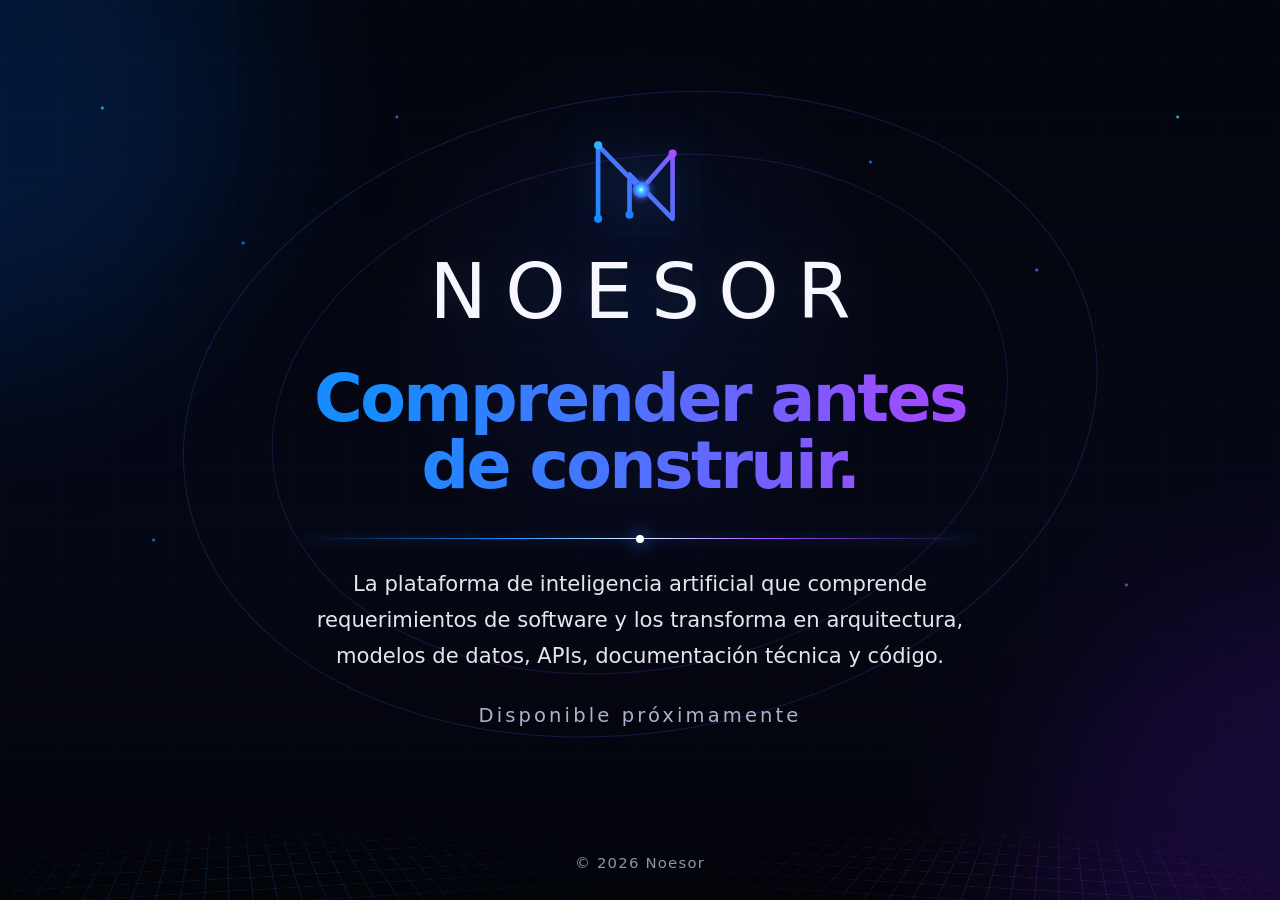
==== index.html @ 5b559906 "Landing inicial de Noesor" ====
<!doctype html>
<html lang="es">
<head>
  <meta charset="utf-8">
  <meta name="viewport" content="width=device-width, initial-scale=1">
  <meta name="description" content="Noesor: comprender antes de construir. Plataforma de inteligencia artificial para transformar requerimientos de software en arquitectura, modelos de datos, APIs, documentación técnica y código.">
  <meta name="theme-color" content="#050713">
  <title>Noesor | Comprender antes de construir</title>
  <link rel="icon" href="favicon.svg" type="image/svg+xml">
  <link rel="stylesheet" href="styles.css">
</head>
<body>
  <main class="hero">
    <div class="grid" aria-hidden="true"></div>
    <div class="orb orb-blue" aria-hidden="true"></div>
    <div class="orb orb-purple" aria-hidden="true"></div>
    <div class="orbit orbit-one" aria-hidden="true"></div>
    <div class="orbit orbit-two" aria-hidden="true"></div>
    <div class="stars" aria-hidden="true"></div>
    <div class="wave wave-left" aria-hidden="true"></div>
    <div class="wave wave-right" aria-hidden="true"></div>

    <section class="content" aria-labelledby="titulo-principal">
      <img class="logo-symbol" src="assets/logo-noesor.svg" alt="Símbolo de Noesor">
      <div class="wordmark" aria-label="Noesor">NOESOR</div>

      <h1 id="titulo-principal">Comprender antes<br>de construir.</h1>
      <div class="light-line" aria-hidden="true"></div>

      <p class="description">
        La plataforma de inteligencia artificial que comprende requerimientos de software
        y los transforma en arquitectura, modelos de datos, APIs, documentación técnica y código.
      </p>

      <p class="coming-soon">Disponible próximamente</p>
    </section>

    <footer>© 2026 Noesor</footer>
  </main>
</body>
</html>
---- styles.css ----
:root {
  color-scheme: dark;
  --bg: #03050d;
  --text: #f7f8ff;
  --muted: #b4b8cc;
  --blue: #168cff;
  --cyan: #29d5ff;
  --purple: #9b4dff;
}

* { box-sizing: border-box; }

html, body { min-height: 100%; }

body {
  margin: 0;
  background: var(--bg);
  color: var(--text);
  font-family: Inter, ui-sans-serif, system-ui, -apple-system, BlinkMacSystemFont, "Segoe UI", sans-serif;
}

.hero {
  position: relative;
  min-height: 100svh;
  overflow: hidden;
  display: grid;
  place-items: center;
  isolation: isolate;
  padding: 48px 24px 92px;
  background:
    radial-gradient(circle at 50% 34%, rgba(20, 58, 150, .18), transparent 30%),
    linear-gradient(180deg, #03050d 0%, #050714 58%, #03040a 100%);
}

.grid {
  position: absolute;
  inset: 0;
  z-index: -8;
  opacity: .24;
  background-image:
    linear-gradient(rgba(65, 111, 180, .16) 1px, transparent 1px),
    linear-gradient(90deg, rgba(65, 111, 180, .16) 1px, transparent 1px);
  background-size: 58px 58px;
  mask-image: linear-gradient(to bottom, #000 0%, rgba(0,0,0,.7) 70%, transparent 100%);
}

.orb {
  position: absolute;
  width: 560px;
  height: 560px;
  border-radius: 50%;
  filter: blur(90px);
  opacity: .17;
  z-index: -7;
}

.orb-blue { left: -310px; top: -190px; background: #006eff; }
.orb-purple { right: -310px; bottom: -250px; background: #741cff; }

.orbit {
  position: absolute;
  left: 50%;
  top: 46%;
  border: 1px solid rgba(72, 111, 255, .22);
  border-radius: 50%;
  transform: translate(-50%, -50%) rotate(-10deg);
  z-index: -6;
}

.orbit-one { width: min(72vw, 980px); aspect-ratio: 1.45; }
.orbit-two { width: min(58vw, 790px); aspect-ratio: 1.45; border-color: rgba(155, 77, 255, .18); }

.stars {
  position: absolute;
  inset: 0;
  z-index: -5;
  opacity: .72;
  background-image:
    radial-gradient(circle at 8% 12%, #29d5ff 0 1px, transparent 2px),
    radial-gradient(circle at 19% 27%, #168cff 0 1.2px, transparent 2px),
    radial-gradient(circle at 31% 13%, #9b4dff 0 1px, transparent 2px),
    radial-gradient(circle at 68% 18%, #168cff 0 1px, transparent 2px),
    radial-gradient(circle at 81% 30%, #9b4dff 0 1.2px, transparent 2px),
    radial-gradient(circle at 92% 13%, #29d5ff 0 1px, transparent 2px),
    radial-gradient(circle at 12% 60%, #168cff 0 1px, transparent 2px),
    radial-gradient(circle at 88% 65%, #9b4dff 0 1px, transparent 2px);
}

.wave {
  position: absolute;
  bottom: -105px;
  width: 58vw;
  height: 260px;
  z-index: -4;
  opacity: .36;
  transform: perspective(380px) rotateX(58deg) rotateZ(-6deg);
  background-image:
    linear-gradient(rgba(35, 133, 255, .42) 1px, transparent 1px),
    linear-gradient(90deg, rgba(35, 133, 255, .42) 1px, transparent 1px);
  background-size: 22px 22px;
  mask-image: radial-gradient(ellipse at center, #000 10%, transparent 72%);
}

.wave-left { left: -8vw; }
.wave-right { right: -8vw; transform: perspective(380px) rotateX(58deg) rotateZ(6deg); filter: hue-rotate(38deg); }

.content {
  width: min(920px, 100%);
  text-align: center;
  display: flex;
  flex-direction: column;
  align-items: center;
}

.logo-symbol {
  width: clamp(92px, 10vw, 138px);
  height: auto;
  filter: drop-shadow(0 0 24px rgba(64, 129, 255, .4));
}

.wordmark {
  margin-top: 20px;
  font-size: clamp(2.25rem, 6vw, 5.25rem);
  line-height: 1;
  letter-spacing: .24em;
  font-weight: 300;
  text-indent: .24em;
  text-shadow: 0 0 32px rgba(255,255,255,.08);
}

h1 {
  margin: 34px 0 0;
  font-size: clamp(2.2rem, 5.2vw, 4.4rem);
  line-height: 1.02;
  letter-spacing: -.04em;
  font-weight: 760;
  background: linear-gradient(90deg, var(--blue) 8%, #4a73ff 47%, var(--purple) 91%);
  -webkit-background-clip: text;
  background-clip: text;
  color: transparent;
  text-wrap: balance;
}

.light-line {
  width: min(670px, 78vw);
  height: 1px;
  margin: 38px 0 27px;
  position: relative;
  background: linear-gradient(90deg, transparent, #168cff 30%, #eaf4ff 50%, #9b4dff 70%, transparent);
  box-shadow: 0 0 12px rgba(42, 135, 255, .75);
}

.light-line::after {
  content: "";
  position: absolute;
  width: 8px;
  height: 8px;
  border-radius: 50%;
  left: 50%;
  top: 50%;
  transform: translate(-50%, -50%);
  background: white;
  box-shadow: 0 0 18px #168cff, 0 0 30px #9b4dff;
}

.description {
  max-width: 810px;
  margin: 0;
  font-size: clamp(1rem, 1.8vw, 1.32rem);
  line-height: 1.7;
  color: rgba(248, 249, 255, .92);
  text-wrap: balance;
}

.coming-soon {
  margin: 30px 0 0;
  color: #aeb2c7;
  font-size: clamp(1rem, 1.7vw, 1.22rem);
  letter-spacing: .16em;
}

footer {
  position: absolute;
  bottom: 28px;
  left: 0;
  right: 0;
  text-align: center;
  color: #8e93a9;
  font-size: .93rem;
  letter-spacing: .08em;
}

@media (max-width: 640px) {
  .hero { padding: 38px 20px 88px; }
  .wordmark { letter-spacing: .15em; text-indent: .15em; }
  h1 { margin-top: 28px; }
  .description { line-height: 1.58; }
  .orbit-one { width: 118vw; }
  .orbit-two { width: 96vw; }
  .wave { width: 110vw; opacity: .24; }
}

@media (prefers-reduced-motion: no-preference) {
  .logo-symbol { animation: breathe 5s ease-in-out infinite; }
  .orb-blue { animation: drift-blue 12s ease-in-out infinite alternate; }
  .orb-purple { animation: drift-purple 14s ease-in-out infinite alternate; }
}

@keyframes breathe {
  0%, 100% { transform: translateY(0); filter: drop-shadow(0 0 20px rgba(64,129,255,.35)); }
  50% { transform: translateY(-5px); filter: drop-shadow(0 0 30px rgba(139,83,255,.5)); }
}

@keyframes drift-blue { to { transform: translate(70px, 42px) scale(1.08); } }
@keyframes drift-purple { to { transform: translate(-70px, -35px) scale(1.1); } }
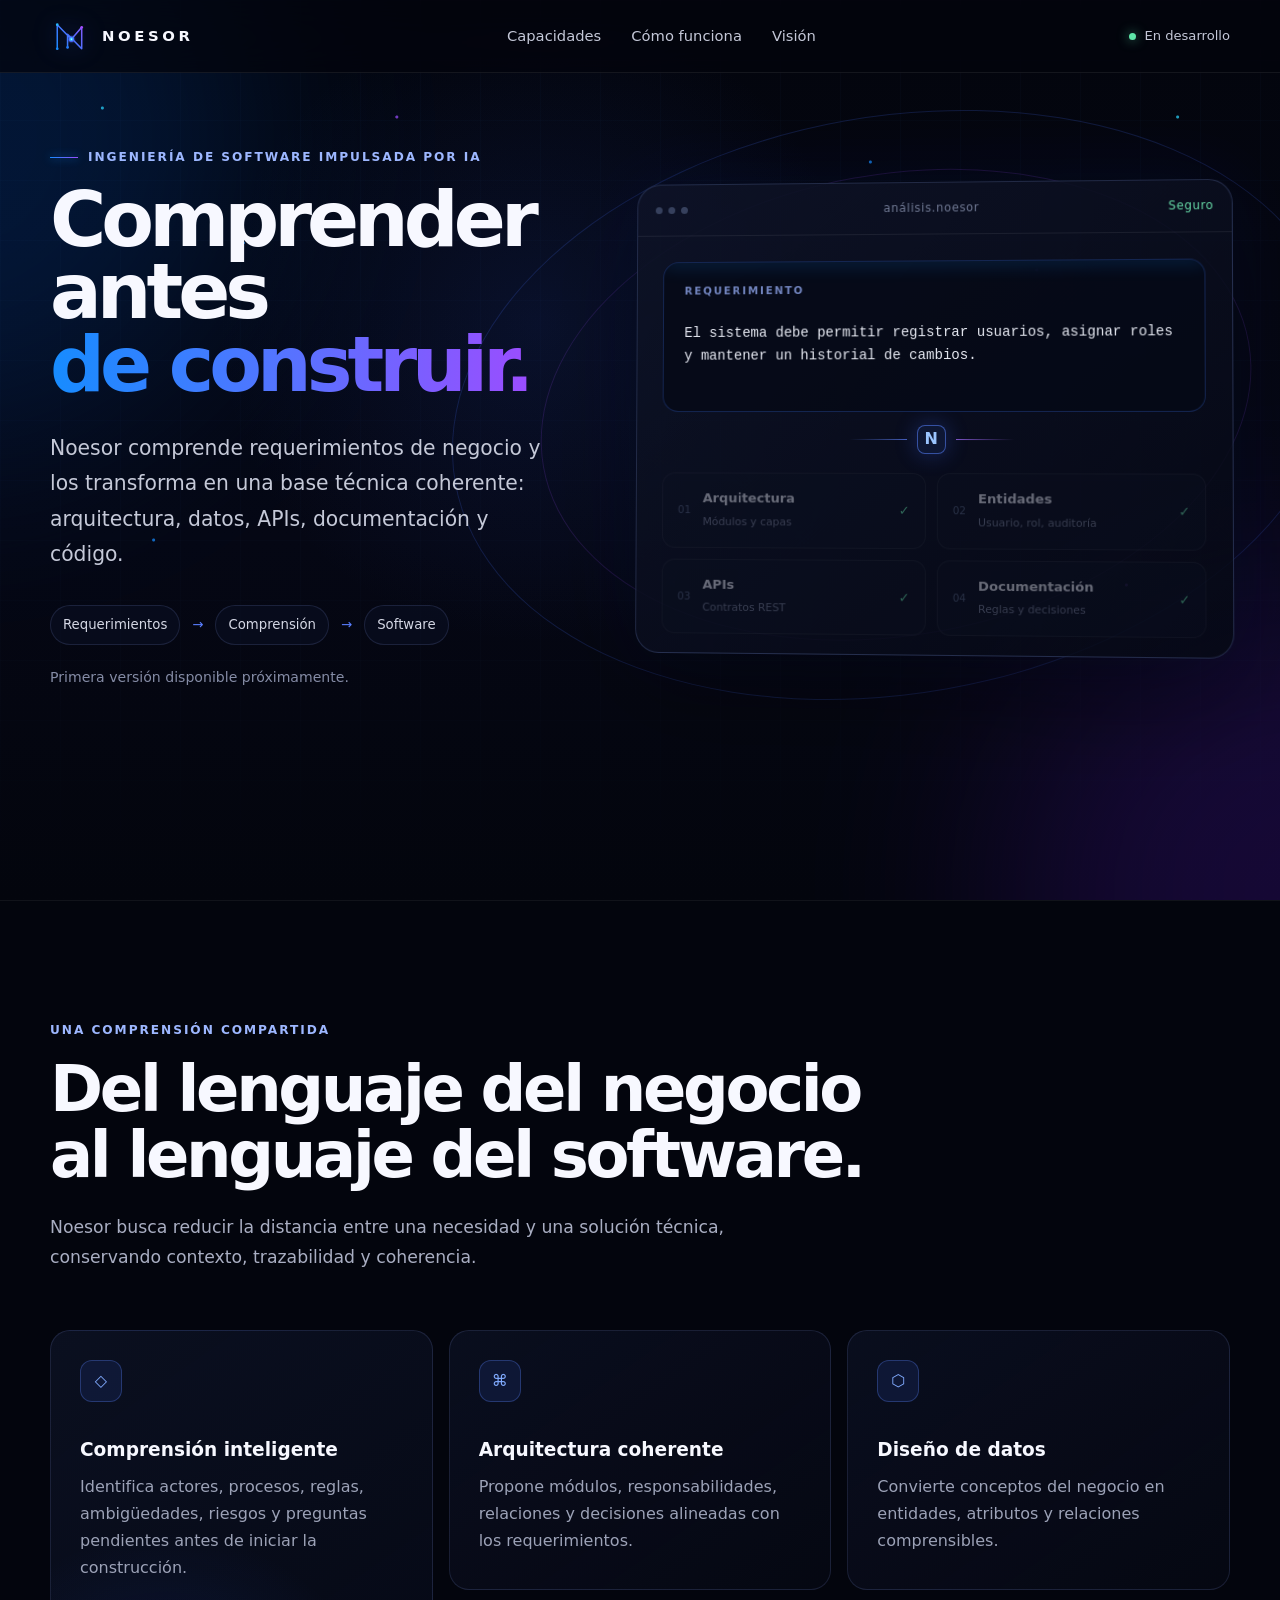
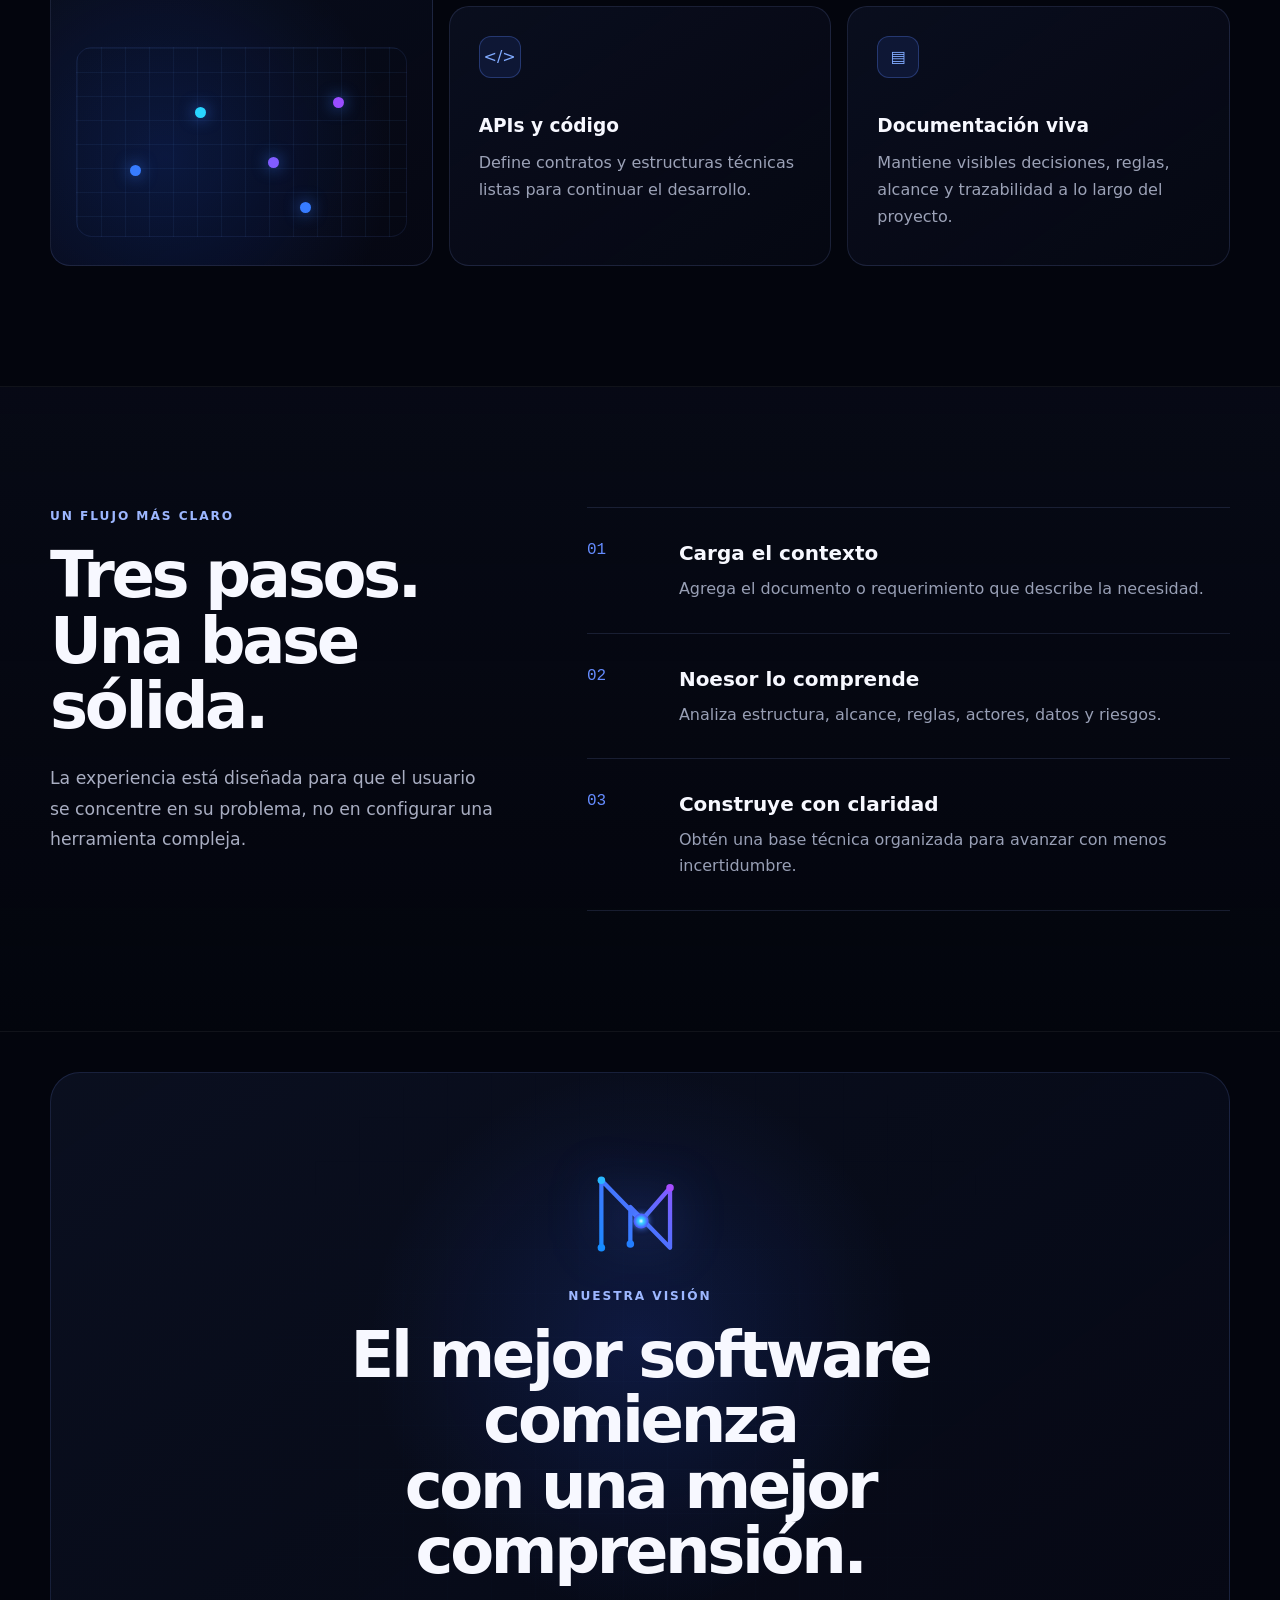
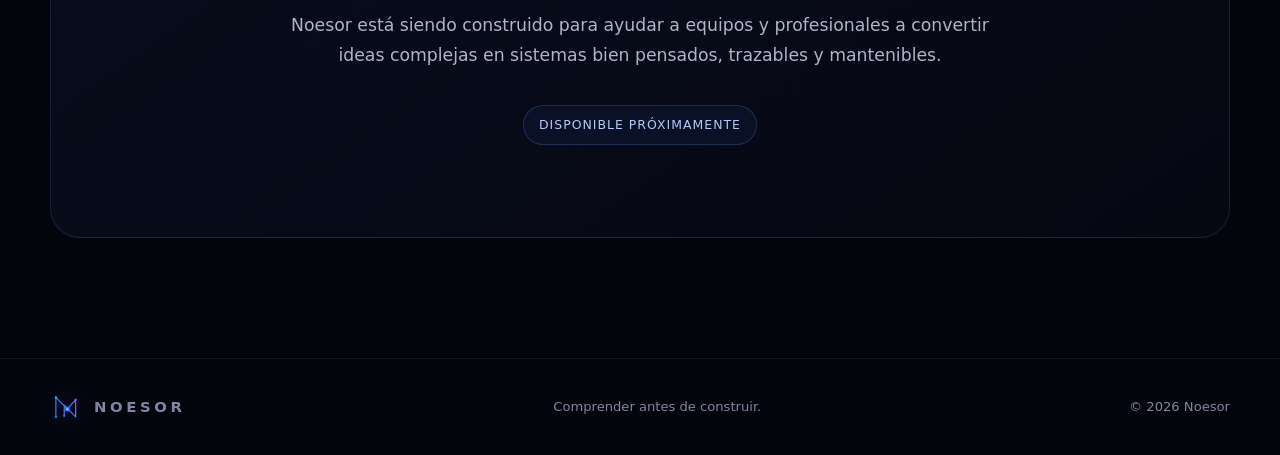
==== commit 99664fbd: "Landing Noesor V2" ====
--- a/index.html
+++ b/index.html
@@ -3,39 +3,185 @@
 <head>
   <meta charset="utf-8">
   <meta name="viewport" content="width=device-width, initial-scale=1">
-  <meta name="description" content="Noesor: comprender antes de construir. Plataforma de inteligencia artificial para transformar requerimientos de software en arquitectura, modelos de datos, APIs, documentación técnica y código.">
   <meta name="theme-color" content="#050713">
+  <meta name="color-scheme" content="dark">
+
   <title>Noesor | Comprender antes de construir</title>
+  <meta name="description" content="Noesor transforma requerimientos de software en arquitectura, modelos de datos, APIs, documentación técnica y código mediante inteligencia artificial.">
+  <meta name="robots" content="index, follow, max-image-preview:large">
+  <link rel="canonical" href="https://noesor.com/">
+
+  <meta property="og:type" content="website">
+  <meta property="og:locale" content="es_CO">
+  <meta property="og:site_name" content="Noesor">
+  <meta property="og:title" content="Noesor | Comprender antes de construir">
+  <meta property="og:description" content="Transformamos requerimientos de software en arquitectura, modelos de datos, APIs, documentación técnica y código.">
+  <meta property="og:url" content="https://noesor.com/">
+  <meta property="og:image" content="https://noesor.com/assets/noesor-social.png">
+  <meta property="og:image:width" content="1200">
+  <meta property="og:image:height" content="630">
+  <meta property="og:image:alt" content="Noesor: comprender antes de construir">
+
+  <meta name="twitter:card" content="summary_large_image">
+  <meta name="twitter:title" content="Noesor | Comprender antes de construir">
+  <meta name="twitter:description" content="Ingeniería de software impulsada por inteligencia artificial.">
+  <meta name="twitter:image" content="https://noesor.com/assets/noesor-social.png">
+
   <link rel="icon" href="favicon.svg" type="image/svg+xml">
+  <link rel="manifest" href="site.webmanifest">
   <link rel="stylesheet" href="styles.css">
+
+  <script type="application/ld+json">
+  {
+    "@context": "https://schema.org",
+    "@type": "SoftwareApplication",
+    "name": "Noesor",
+    "applicationCategory": "DeveloperApplication",
+    "operatingSystem": "Web",
+    "url": "https://noesor.com/",
+    "description": "Plataforma de inteligencia artificial para transformar requerimientos de software en arquitectura, modelos de datos, APIs, documentación técnica y código.",
+    "inLanguage": "es"
+  }
+  </script>
 </head>
 <body>
-  <main class="hero">
-    <div class="grid" aria-hidden="true"></div>
-    <div class="orb orb-blue" aria-hidden="true"></div>
-    <div class="orb orb-purple" aria-hidden="true"></div>
-    <div class="orbit orbit-one" aria-hidden="true"></div>
-    <div class="orbit orbit-two" aria-hidden="true"></div>
-    <div class="stars" aria-hidden="true"></div>
-    <div class="wave wave-left" aria-hidden="true"></div>
-    <div class="wave wave-right" aria-hidden="true"></div>
+  <a class="skip-link" href="#contenido">Saltar al contenido</a>
 
-    <section class="content" aria-labelledby="titulo-principal">
-      <img class="logo-symbol" src="assets/logo-noesor.svg" alt="Símbolo de Noesor">
-      <div class="wordmark" aria-label="Noesor">NOESOR</div>
+  <header class="site-header" id="inicio">
+    <div class="container header-inner">
+      <a class="brand" href="#inicio" aria-label="Ir al inicio de Noesor">
+        <img src="assets/logo-noesor.svg" alt="" width="42" height="35">
+        <span>NOESOR</span>
+      </a>
+      <nav aria-label="Navegación principal">
+        <a href="#capacidades">Capacidades</a>
+        <a href="#proceso">Cómo funciona</a>
+        <a href="#vision">Visión</a>
+      </nav>
+      <span class="status"><i aria-hidden="true"></i> En desarrollo</span>
+    </div>
+  </header>
 
-      <h1 id="titulo-principal">Comprender antes<br>de construir.</h1>
-      <div class="light-line" aria-hidden="true"></div>
+  <main id="contenido">
+    <section class="hero" aria-labelledby="titulo-principal">
+      <div class="grid" aria-hidden="true"></div>
+      <div class="orb orb-blue" aria-hidden="true"></div>
+      <div class="orb orb-purple" aria-hidden="true"></div>
+      <div class="orbit orbit-one" aria-hidden="true"></div>
+      <div class="orbit orbit-two" aria-hidden="true"></div>
+      <div class="stars" aria-hidden="true"></div>
 
-      <p class="description">
-        La plataforma de inteligencia artificial que comprende requerimientos de software
-        y los transforma en arquitectura, modelos de datos, APIs, documentación técnica y código.
-      </p>
+      <div class="container hero-layout">
+        <div class="hero-copy">
+          <p class="eyebrow"><span></span> Ingeniería de software impulsada por IA</p>
+          <h1 id="titulo-principal">Comprender antes<br><em>de construir.</em></h1>
+          <p class="lead">Noesor comprende requerimientos de negocio y los transforma en una base técnica coherente: arquitectura, datos, APIs, documentación y código.</p>
+          <div class="hero-signals" aria-label="Características principales">
+            <span>Requerimientos</span><b>→</b><span>Comprensión</span><b>→</b><span>Software</span>
+          </div>
+          <p class="release-note">Primera versión disponible próximamente.</p>
+        </div>
 
-      <p class="coming-soon">Disponible próximamente</p>
+        <div class="demo-shell" aria-label="Demostración visual del análisis de Noesor">
+          <div class="demo-topbar">
+            <div class="window-dots" aria-hidden="true"><i></i><i></i><i></i></div>
+            <span>análisis.noesor</span>
+            <span class="secure">Seguro</span>
+          </div>
+          <div class="demo-body">
+            <div class="input-card">
+              <div class="card-label">REQUERIMIENTO</div>
+              <p id="requirement-text" aria-live="polite">El sistema debe permitir registrar usuarios, asignar roles y mantener un historial de cambios.</p>
+              <div class="scan-line" aria-hidden="true"></div>
+            </div>
+            <div class="ai-bridge" aria-hidden="true">
+              <span></span><strong>N</strong><span></span>
+            </div>
+            <div class="results-grid">
+              <article><i>01</i><div><strong>Arquitectura</strong><small>Módulos y capas</small></div><b>✓</b></article>
+              <article><i>02</i><div><strong>Entidades</strong><small>Usuario, rol, auditoría</small></div><b>✓</b></article>
+              <article><i>03</i><div><strong>APIs</strong><small>Contratos REST</small></div><b>✓</b></article>
+              <article><i>04</i><div><strong>Documentación</strong><small>Reglas y decisiones</small></div><b>✓</b></article>
+            </div>
+          </div>
+        </div>
+      </div>
     </section>
 
-    <footer>© 2026 Noesor</footer>
+    <section class="section" id="capacidades" aria-labelledby="titulo-capacidades">
+      <div class="container">
+        <p class="section-kicker">Una comprensión compartida</p>
+        <h2 id="titulo-capacidades">Del lenguaje del negocio<br>al lenguaje del software.</h2>
+        <p class="section-intro">Noesor busca reducir la distancia entre una necesidad y una solución técnica, conservando contexto, trazabilidad y coherencia.</p>
+
+        <div class="capability-grid">
+          <article class="capability featured">
+            <span class="cap-icon">◇</span>
+            <h3>Comprensión inteligente</h3>
+            <p>Identifica actores, procesos, reglas, ambigüedades, riesgos y preguntas pendientes antes de iniciar la construcción.</p>
+            <div class="mini-map" aria-hidden="true"><i></i><i></i><i></i><i></i><i></i></div>
+          </article>
+          <article class="capability">
+            <span class="cap-icon">⌘</span>
+            <h3>Arquitectura coherente</h3>
+            <p>Propone módulos, responsabilidades, relaciones y decisiones alineadas con los requerimientos.</p>
+          </article>
+          <article class="capability">
+            <span class="cap-icon">⬡</span>
+            <h3>Diseño de datos</h3>
+            <p>Convierte conceptos del negocio en entidades, atributos y relaciones comprensibles.</p>
+          </article>
+          <article class="capability">
+            <span class="cap-icon">&lt;/&gt;</span>
+            <h3>APIs y código</h3>
+            <p>Define contratos y estructuras técnicas listas para continuar el desarrollo.</p>
+          </article>
+          <article class="capability">
+            <span class="cap-icon">▤</span>
+            <h3>Documentación viva</h3>
+            <p>Mantiene visibles decisiones, reglas, alcance y trazabilidad a lo largo del proyecto.</p>
+          </article>
+        </div>
+      </div>
+    </section>
+
+    <section class="section process-section" id="proceso" aria-labelledby="titulo-proceso">
+      <div class="container process-layout">
+        <div>
+          <p class="section-kicker">Un flujo más claro</p>
+          <h2 id="titulo-proceso">Tres pasos.<br>Una base sólida.</h2>
+          <p class="section-intro">La experiencia está diseñada para que el usuario se concentre en su problema, no en configurar una herramienta compleja.</p>
+        </div>
+        <ol class="steps">
+          <li><span>01</span><div><h3>Carga el contexto</h3><p>Agrega el documento o requerimiento que describe la necesidad.</p></div></li>
+          <li><span>02</span><div><h3>Noesor lo comprende</h3><p>Analiza estructura, alcance, reglas, actores, datos y riesgos.</p></div></li>
+          <li><span>03</span><div><h3>Construye con claridad</h3><p>Obtén una base técnica organizada para avanzar con menos incertidumbre.</p></div></li>
+        </ol>
+      </div>
+    </section>
+
+    <section class="section vision-section" id="vision" aria-labelledby="titulo-vision">
+      <div class="container vision-card">
+        <img src="assets/logo-noesor.svg" alt="Símbolo de Noesor" width="118" height="97">
+        <p class="section-kicker">Nuestra visión</p>
+        <h2 id="titulo-vision">El mejor software comienza<br>con una mejor comprensión.</h2>
+        <p>Noesor está siendo construido para ayudar a equipos y profesionales a convertir ideas complejas en sistemas bien pensados, trazables y mantenibles.</p>
+        <span class="coming">Disponible próximamente</span>
+      </div>
+    </section>
   </main>
+
+  <footer class="site-footer">
+    <div class="container footer-inner">
+      <a class="brand" href="#inicio" aria-label="Noesor">
+        <img src="assets/logo-noesor.svg" alt="" width="34" height="28">
+        <span>NOESOR</span>
+      </a>
+      <p>Comprender antes de construir.</p>
+      <p>© 2026 Noesor</p>
+    </div>
+  </footer>
+
+  <script src="script.js" defer></script>
 </body>
 </html>
--- a/styles.css
+++ b/styles.css
@@ -1,215 +1,142 @@
 :root {
   color-scheme: dark;
   --bg: #03050d;
+  --panel: rgba(10, 14, 29, .72);
+  --panel-solid: #0a0e1d;
   --text: #f7f8ff;
-  --muted: #b4b8cc;
+  --muted: #a9aec2;
+  --line: rgba(130, 151, 222, .16);
   --blue: #168cff;
   --cyan: #29d5ff;
   --purple: #9b4dff;
+  --max: 1180px;
 }
 
 * { box-sizing: border-box; }
-
-html, body { min-height: 100%; }
-
+html { scroll-behavior: smooth; }
 body {
   margin: 0;
   background: var(--bg);
   color: var(--text);
   font-family: Inter, ui-sans-serif, system-ui, -apple-system, BlinkMacSystemFont, "Segoe UI", sans-serif;
+  line-height: 1.5;
+  overflow-x: hidden;
 }
+a { color: inherit; }
+img { display: block; max-width: 100%; }
+.container { width: min(var(--max), calc(100% - 40px)); margin-inline: auto; }
+.skip-link { position: fixed; top: 10px; left: 10px; z-index: 100; transform: translateY(-150%); padding: 10px 14px; border-radius: 8px; background: white; color: #050713; }
+.skip-link:focus { transform: translateY(0); }
+
+.site-header {
+  position: fixed;
+  inset: 0 0 auto;
+  z-index: 50;
+  border-bottom: 1px solid rgba(255,255,255,.07);
+  background: rgba(3,5,13,.72);
+  backdrop-filter: blur(18px);
+}
+.header-inner { min-height: 72px; display: flex; align-items: center; justify-content: space-between; gap: 24px; }
+.brand { display: inline-flex; align-items: center; gap: 10px; text-decoration: none; font-size: .93rem; font-weight: 600; letter-spacing: .24em; }
+.brand img { filter: drop-shadow(0 0 12px rgba(74,115,255,.35)); }
+nav { display: flex; gap: 30px; }
+nav a { color: #c4c8d8; text-decoration: none; font-size: .92rem; transition: color .2s ease; }
+nav a:hover { color: white; }
+.status { display: inline-flex; align-items: center; gap: 8px; color: #c4c8d8; font-size: .82rem; }
+.status i { width: 7px; height: 7px; border-radius: 50%; background: #5ee6a8; box-shadow: 0 0 12px rgba(94,230,168,.7); }
 
 .hero {
   position: relative;
   min-height: 100svh;
+  padding: 148px 0 92px;
   overflow: hidden;
-  display: grid;
-  place-items: center;
   isolation: isolate;
-  padding: 48px 24px 92px;
-  background:
-    radial-gradient(circle at 50% 34%, rgba(20, 58, 150, .18), transparent 30%),
-    linear-gradient(180deg, #03050d 0%, #050714 58%, #03040a 100%);
+  background: radial-gradient(circle at 42% 36%, rgba(30, 63, 160, .18), transparent 34%), linear-gradient(180deg, #03050d 0%, #050714 60%, #03050d 100%);
 }
+.grid { position:absolute; inset:0; z-index:-8; opacity:.23; background-image:linear-gradient(rgba(65,111,180,.15) 1px,transparent 1px),linear-gradient(90deg,rgba(65,111,180,.15) 1px,transparent 1px); background-size:60px 60px; mask-image:linear-gradient(to bottom,#000 0%,rgba(0,0,0,.65) 72%,transparent 100%); }
+.orb { position:absolute; width:600px; height:600px; border-radius:50%; filter:blur(110px); opacity:.16; z-index:-7; }
+.orb-blue { left:-350px; top:-160px; background:#006eff; }
+.orb-purple { right:-320px; bottom:-290px; background:#741cff; }
+.orbit { position:absolute; left:70%; top:45%; border:1px solid rgba(72,111,255,.19); border-radius:50%; transform:translate(-50%,-50%) rotate(-10deg); z-index:-6; }
+.orbit-one { width:min(70vw,980px); aspect-ratio:1.55; }
+.orbit-two { width:min(56vw,780px); aspect-ratio:1.55; border-color:rgba(155,77,255,.16); }
+.stars { position:absolute; inset:0; z-index:-5; opacity:.72; background-image:radial-gradient(circle at 8% 12%,#29d5ff 0 1px,transparent 2px),radial-gradient(circle at 19% 27%,#168cff 0 1.2px,transparent 2px),radial-gradient(circle at 31% 13%,#9b4dff 0 1px,transparent 2px),radial-gradient(circle at 68% 18%,#168cff 0 1px,transparent 2px),radial-gradient(circle at 81% 30%,#9b4dff 0 1.2px,transparent 2px),radial-gradient(circle at 92% 13%,#29d5ff 0 1px,transparent 2px),radial-gradient(circle at 12% 60%,#168cff 0 1px,transparent 2px),radial-gradient(circle at 88% 65%,#9b4dff 0 1px,transparent 2px); }
+.hero-layout { display:grid; grid-template-columns:minmax(0,.92fr) minmax(480px,1.08fr); gap:72px; align-items:center; }
+.eyebrow,.section-kicker { margin:0 0 18px; color:#9db7ff; font-size:.76rem; font-weight:700; letter-spacing:.16em; text-transform:uppercase; }
+.eyebrow { display:flex; align-items:center; gap:10px; }
+.eyebrow span { width:28px; height:1px; background:linear-gradient(90deg,var(--blue),var(--purple)); box-shadow:0 0 9px var(--blue); }
+h1 { margin:0; font-size:clamp(3.5rem,6vw,6.4rem); line-height:.94; letter-spacing:-.065em; font-weight:760; }
+h1 em { font-style:normal; background:linear-gradient(90deg,var(--blue),#5474ff 48%,var(--purple)); -webkit-background-clip:text; background-clip:text; color:transparent; }
+.lead { max-width:650px; margin:30px 0 0; color:#c5c9d8; font-size:clamp(1.05rem,1.6vw,1.27rem); line-height:1.75; }
+.hero-signals { display:flex; align-items:center; flex-wrap:wrap; gap:12px; margin-top:32px; color:#d5d8e5; font-size:.83rem; }
+.hero-signals span { padding:9px 12px; border:1px solid var(--line); border-radius:999px; background:rgba(11,16,34,.62); }
+.hero-signals b { color:#597eff; font-weight:400; }
+.release-note { margin:22px 0 0; color:#858ca6; font-size:.88rem; }
 
-.grid {
-  position: absolute;
-  inset: 0;
-  z-index: -8;
-  opacity: .24;
-  background-image:
-    linear-gradient(rgba(65, 111, 180, .16) 1px, transparent 1px),
-    linear-gradient(90deg, rgba(65, 111, 180, .16) 1px, transparent 1px);
-  background-size: 58px 58px;
-  mask-image: linear-gradient(to bottom, #000 0%, rgba(0,0,0,.7) 70%, transparent 100%);
-}
+.demo-shell { border:1px solid rgba(129,153,231,.22); border-radius:24px; background:linear-gradient(145deg,rgba(13,18,38,.92),rgba(5,8,20,.86)); box-shadow:0 36px 100px rgba(0,0,0,.45),0 0 80px rgba(36,80,255,.09); overflow:hidden; transform:perspective(1200px) rotateY(-3deg) rotateX(1deg); }
+.demo-topbar { height:52px; display:grid; grid-template-columns:1fr auto 1fr; align-items:center; padding:0 18px; border-bottom:1px solid rgba(255,255,255,.07); color:#707994; font-size:.72rem; letter-spacing:.06em; }
+.window-dots { display:flex; gap:6px; }
+.window-dots i { width:7px; height:7px; border-radius:50%; background:#36405d; }
+.secure { justify-self:end; color:#67dca9; }
+.demo-body { padding:26px; }
+.input-card { position:relative; min-height:152px; padding:21px; border:1px solid rgba(65,120,255,.25); border-radius:16px; background:rgba(5,9,22,.76); overflow:hidden; }
+.card-label { color:#7184be; font-size:.66rem; font-weight:700; letter-spacing:.17em; }
+.input-card p { margin:23px 0 0; color:#e7eaf3; font-family:ui-monospace,SFMono-Regular,Consolas,monospace; font-size:.88rem; line-height:1.65; }
+.scan-line { position:absolute; left:0; right:0; top:-2px; height:2px; background:linear-gradient(90deg,transparent,var(--cyan),var(--purple),transparent); box-shadow:0 0 17px var(--blue); animation:scan 4s ease-in-out infinite; }
+.ai-bridge { height:54px; display:flex; align-items:center; justify-content:center; gap:10px; }
+.ai-bridge span { width:58px; height:1px; background:linear-gradient(90deg,transparent,#455fbb); }
+.ai-bridge span:last-child { background:linear-gradient(90deg,#7c54c8,transparent); }
+.ai-bridge strong { display:grid; place-items:center; width:29px; height:29px; border:1px solid rgba(86,129,255,.55); border-radius:8px; background:#0e1734; color:#9bc5ff; box-shadow:0 0 22px rgba(60,101,255,.3); }
+.results-grid { display:grid; grid-template-columns:1fr 1fr; gap:11px; }
+.results-grid article { display:grid; grid-template-columns:auto 1fr auto; align-items:center; gap:12px; padding:15px; border:1px solid rgba(255,255,255,.075); border-radius:13px; background:rgba(12,17,33,.74); opacity:.42; transform:translateY(7px); animation:reveal 4s ease-in-out infinite; }
+.results-grid article:nth-child(2){animation-delay:.18s}.results-grid article:nth-child(3){animation-delay:.36s}.results-grid article:nth-child(4){animation-delay:.54s}
+.results-grid i { color:#53617f; font-size:.66rem; font-style:normal; }
+.results-grid strong { display:block; color:#e9ebf5; font-size:.82rem; }
+.results-grid small { color:#777f98; font-size:.68rem; }
+.results-grid b { color:#62dca5; font-size:.82rem; }
 
-.orb {
-  position: absolute;
-  width: 560px;
-  height: 560px;
-  border-radius: 50%;
-  filter: blur(90px);
-  opacity: .17;
-  z-index: -7;
-}
+.section { padding:120px 0; border-top:1px solid rgba(255,255,255,.055); }
+.section h2 { max-width:850px; margin:0; font-size:clamp(2.5rem,5vw,4.7rem); line-height:1.02; letter-spacing:-.052em; }
+.section-intro { max-width:720px; margin:24px 0 0; color:var(--muted); font-size:1.08rem; line-height:1.75; }
+.capability-grid { display:grid; grid-template-columns:repeat(3,1fr); gap:16px; margin-top:58px; }
+.capability { position:relative; min-height:260px; padding:29px; border:1px solid var(--line); border-radius:20px; background:linear-gradient(145deg,rgba(13,18,37,.72),rgba(7,10,23,.55)); overflow:hidden; }
+.capability.featured { grid-row:span 2; min-height:536px; background:radial-gradient(circle at 30% 80%,rgba(32,89,255,.17),transparent 45%),linear-gradient(145deg,rgba(13,18,37,.8),rgba(7,10,23,.62)); }
+.cap-icon { display:grid; place-items:center; width:42px; height:42px; border:1px solid rgba(92,133,255,.3); border-radius:12px; background:rgba(18,29,65,.7); color:#81abff; font-size:1rem; }
+.capability h3 { margin:34px 0 10px; font-size:1.16rem; }
+.capability p { margin:0; color:#9ca2b7; line-height:1.68; }
+.mini-map { position:absolute; inset:auto 25px 28px; height:190px; border:1px solid rgba(86,118,204,.13); border-radius:16px; background-image:linear-gradient(rgba(65,111,180,.11) 1px,transparent 1px),linear-gradient(90deg,rgba(65,111,180,.11) 1px,transparent 1px); background-size:24px 24px; }
+.mini-map i { position:absolute; width:11px; height:11px; border-radius:50%; background:#377cff; box-shadow:0 0 16px rgba(55,124,255,.8); }
+.mini-map i:nth-child(1){left:16%;top:62%}.mini-map i:nth-child(2){left:36%;top:31%;background:#29d5ff}.mini-map i:nth-child(3){left:58%;top:58%;background:#815cff}.mini-map i:nth-child(4){left:78%;top:26%;background:#9b4dff}.mini-map i:nth-child(5){left:68%;top:82%}
 
-.orb-blue { left: -310px; top: -190px; background: #006eff; }
-.orb-purple { right: -310px; bottom: -250px; background: #741cff; }
+.process-section { background:linear-gradient(180deg,rgba(8,11,24,.72),rgba(3,5,13,.2)); }
+.process-layout { display:grid; grid-template-columns:.82fr 1.18fr; gap:90px; align-items:start; }
+.steps { list-style:none; margin:0; padding:0; }
+.steps li { display:grid; grid-template-columns:72px 1fr; gap:20px; padding:30px 0; border-bottom:1px solid var(--line); }
+.steps li:first-child { border-top:1px solid var(--line); }
+.steps span { color:#658cff; font-family:ui-monospace,SFMono-Regular,Consolas,monospace; }
+.steps h3 { margin:0 0 8px; font-size:1.25rem; }
+.steps p { margin:0; color:#989fb5; line-height:1.65; }
 
-.orbit {
-  position: absolute;
-  left: 50%;
-  top: 46%;
-  border: 1px solid rgba(72, 111, 255, .22);
-  border-radius: 50%;
-  transform: translate(-50%, -50%) rotate(-10deg);
-  z-index: -6;
-}
+.vision-section { padding-top:40px; }
+.vision-card { position:relative; padding:92px 40px; border:1px solid rgba(105,132,220,.18); border-radius:30px; text-align:center; overflow:hidden; background:radial-gradient(circle at 50% 35%,rgba(45,88,238,.18),transparent 35%),linear-gradient(145deg,rgba(13,18,37,.78),rgba(7,10,23,.6)); }
+.vision-card::before { content:""; position:absolute; inset:0; opacity:.2; background-image:linear-gradient(rgba(65,111,180,.13) 1px,transparent 1px),linear-gradient(90deg,rgba(65,111,180,.13) 1px,transparent 1px); background-size:44px 44px; mask-image:radial-gradient(circle at center,#000,transparent 72%); }
+.vision-card > * { position:relative; z-index:1; }
+.vision-card img { margin:0 auto 25px; filter:drop-shadow(0 0 25px rgba(66,112,255,.4)); }
+.vision-card h2 { margin-inline:auto; }
+.vision-card p:not(.section-kicker) { max-width:720px; margin:26px auto 0; color:#aeb4c8; font-size:1.08rem; line-height:1.75; }
+.coming { display:inline-block; margin-top:34px; padding:10px 15px; border:1px solid rgba(104,138,240,.23); border-radius:999px; color:#b5c7f7; background:rgba(13,21,46,.65); font-size:.78rem; letter-spacing:.08em; text-transform:uppercase; }
+.site-footer { padding:34px 0; border-top:1px solid rgba(255,255,255,.06); }
+.footer-inner { display:flex; align-items:center; justify-content:space-between; gap:20px; color:#7f869e; font-size:.82rem; }
+.footer-inner p { margin:0; }
 
-.orbit-one { width: min(72vw, 980px); aspect-ratio: 1.45; }
-.orbit-two { width: min(58vw, 790px); aspect-ratio: 1.45; border-color: rgba(155, 77, 255, .18); }
+@keyframes scan { 0%,10%{top:-2px;opacity:0}20%{opacity:1}65%{top:100%;opacity:1}75%,100%{top:100%;opacity:0} }
+@keyframes reveal { 0%,28%{opacity:.42;transform:translateY(7px)}48%,82%{opacity:1;transform:translateY(0);border-color:rgba(83,123,255,.24)}100%{opacity:.42;transform:translateY(7px)} }
+@media (prefers-reduced-motion:no-preference) { .orb-blue{animation:drift-blue 12s ease-in-out infinite alternate}.orb-purple{animation:drift-purple 14s ease-in-out infinite alternate} }
+@keyframes drift-blue{to{transform:translate(70px,42px) scale(1.08)}}
+@keyframes drift-purple{to{transform:translate(-70px,-35px) scale(1.1)}}
 
-.stars {
-  position: absolute;
-  inset: 0;
-  z-index: -5;
-  opacity: .72;
-  background-image:
-    radial-gradient(circle at 8% 12%, #29d5ff 0 1px, transparent 2px),
-    radial-gradient(circle at 19% 27%, #168cff 0 1.2px, transparent 2px),
-    radial-gradient(circle at 31% 13%, #9b4dff 0 1px, transparent 2px),
-    radial-gradient(circle at 68% 18%, #168cff 0 1px, transparent 2px),
-    radial-gradient(circle at 81% 30%, #9b4dff 0 1.2px, transparent 2px),
-    radial-gradient(circle at 92% 13%, #29d5ff 0 1px, transparent 2px),
-    radial-gradient(circle at 12% 60%, #168cff 0 1px, transparent 2px),
-    radial-gradient(circle at 88% 65%, #9b4dff 0 1px, transparent 2px);
-}
-
-.wave {
-  position: absolute;
-  bottom: -105px;
-  width: 58vw;
-  height: 260px;
-  z-index: -4;
-  opacity: .36;
-  transform: perspective(380px) rotateX(58deg) rotateZ(-6deg);
-  background-image:
-    linear-gradient(rgba(35, 133, 255, .42) 1px, transparent 1px),
-    linear-gradient(90deg, rgba(35, 133, 255, .42) 1px, transparent 1px);
-  background-size: 22px 22px;
-  mask-image: radial-gradient(ellipse at center, #000 10%, transparent 72%);
-}
-
-.wave-left { left: -8vw; }
-.wave-right { right: -8vw; transform: perspective(380px) rotateX(58deg) rotateZ(6deg); filter: hue-rotate(38deg); }
-
-.content {
-  width: min(920px, 100%);
-  text-align: center;
-  display: flex;
-  flex-direction: column;
-  align-items: center;
-}
-
-.logo-symbol {
-  width: clamp(92px, 10vw, 138px);
-  height: auto;
-  filter: drop-shadow(0 0 24px rgba(64, 129, 255, .4));
-}
-
-.wordmark {
-  margin-top: 20px;
-  font-size: clamp(2.25rem, 6vw, 5.25rem);
-  line-height: 1;
-  letter-spacing: .24em;
-  font-weight: 300;
-  text-indent: .24em;
-  text-shadow: 0 0 32px rgba(255,255,255,.08);
-}
-
-h1 {
-  margin: 34px 0 0;
-  font-size: clamp(2.2rem, 5.2vw, 4.4rem);
-  line-height: 1.02;
-  letter-spacing: -.04em;
-  font-weight: 760;
-  background: linear-gradient(90deg, var(--blue) 8%, #4a73ff 47%, var(--purple) 91%);
-  -webkit-background-clip: text;
-  background-clip: text;
-  color: transparent;
-  text-wrap: balance;
-}
-
-.light-line {
-  width: min(670px, 78vw);
-  height: 1px;
-  margin: 38px 0 27px;
-  position: relative;
-  background: linear-gradient(90deg, transparent, #168cff 30%, #eaf4ff 50%, #9b4dff 70%, transparent);
-  box-shadow: 0 0 12px rgba(42, 135, 255, .75);
-}
-
-.light-line::after {
-  content: "";
-  position: absolute;
-  width: 8px;
-  height: 8px;
-  border-radius: 50%;
-  left: 50%;
-  top: 50%;
-  transform: translate(-50%, -50%);
-  background: white;
-  box-shadow: 0 0 18px #168cff, 0 0 30px #9b4dff;
-}
-
-.description {
-  max-width: 810px;
-  margin: 0;
-  font-size: clamp(1rem, 1.8vw, 1.32rem);
-  line-height: 1.7;
-  color: rgba(248, 249, 255, .92);
-  text-wrap: balance;
-}
-
-.coming-soon {
-  margin: 30px 0 0;
-  color: #aeb2c7;
-  font-size: clamp(1rem, 1.7vw, 1.22rem);
-  letter-spacing: .16em;
-}
-
-footer {
-  position: absolute;
-  bottom: 28px;
-  left: 0;
-  right: 0;
-  text-align: center;
-  color: #8e93a9;
-  font-size: .93rem;
-  letter-spacing: .08em;
-}
-
-@media (max-width: 640px) {
-  .hero { padding: 38px 20px 88px; }
-  .wordmark { letter-spacing: .15em; text-indent: .15em; }
-  h1 { margin-top: 28px; }
-  .description { line-height: 1.58; }
-  .orbit-one { width: 118vw; }
-  .orbit-two { width: 96vw; }
-  .wave { width: 110vw; opacity: .24; }
-}
-
-@media (prefers-reduced-motion: no-preference) {
-  .logo-symbol { animation: breathe 5s ease-in-out infinite; }
-  .orb-blue { animation: drift-blue 12s ease-in-out infinite alternate; }
-  .orb-purple { animation: drift-purple 14s ease-in-out infinite alternate; }
-}
-
-@keyframes breathe {
-  0%, 100% { transform: translateY(0); filter: drop-shadow(0 0 20px rgba(64,129,255,.35)); }
-  50% { transform: translateY(-5px); filter: drop-shadow(0 0 30px rgba(139,83,255,.5)); }
-}
-
-@keyframes drift-blue { to { transform: translate(70px, 42px) scale(1.08); } }
-@keyframes drift-purple { to { transform: translate(-70px, -35px) scale(1.1); } }
+@media (max-width:980px){
+  nav{display:none}.hero-layout{grid-template-columns:1fr;gap:56px}.hero-copy{text-align:center}.eyebrow,.hero-signals{justify-content:center}.lead{margin-inline:auto}.demo-shell{max-width:680px;margin-inline:auto;transform:none}.capability-grid{grid-template-columns:1fr 1fr}.capability.featured{grid-row:auto;grid-column:span 2;min-height:430px}.process-layout{grid-template-columns:1fr;gap:48px}.process-layout>div{text-align:center}.process-layout .section-intro{margin-inline:auto}}
+@media (max-width:640px){
+  .container{width:min(100% - 28px,var(--max))}.header-inner{min-height:64px}.status{display:none}.hero{padding:124px 0 70px}.hero-layout{gap:42px}h1{font-size:clamp(3.05rem,15vw,4.5rem)}.lead{font-size:1rem}.hero-signals{gap:8px}.hero-signals b{display:none}.demo-body{padding:16px}.results-grid{grid-template-columns:1fr}.demo-shell{border-radius:18px}.section{padding:84px 0}.capability-grid{grid-template-columns:1fr}.capability.featured{grid-column:auto;min-height:430px}.section h2{font-size:2.65rem}.steps li{grid-template-columns:48px 1fr}.vision-card{padding:68px 20px}.footer-inner{flex-direction:column;text-align:center}.orbit-one{width:135vw}.orbit-two{width:110vw}}
+@media (prefers-reduced-motion:reduce){html{scroll-behavior:auto}.scan-line,.results-grid article,.orb{animation:none!important}.results-grid article{opacity:1;transform:none}}
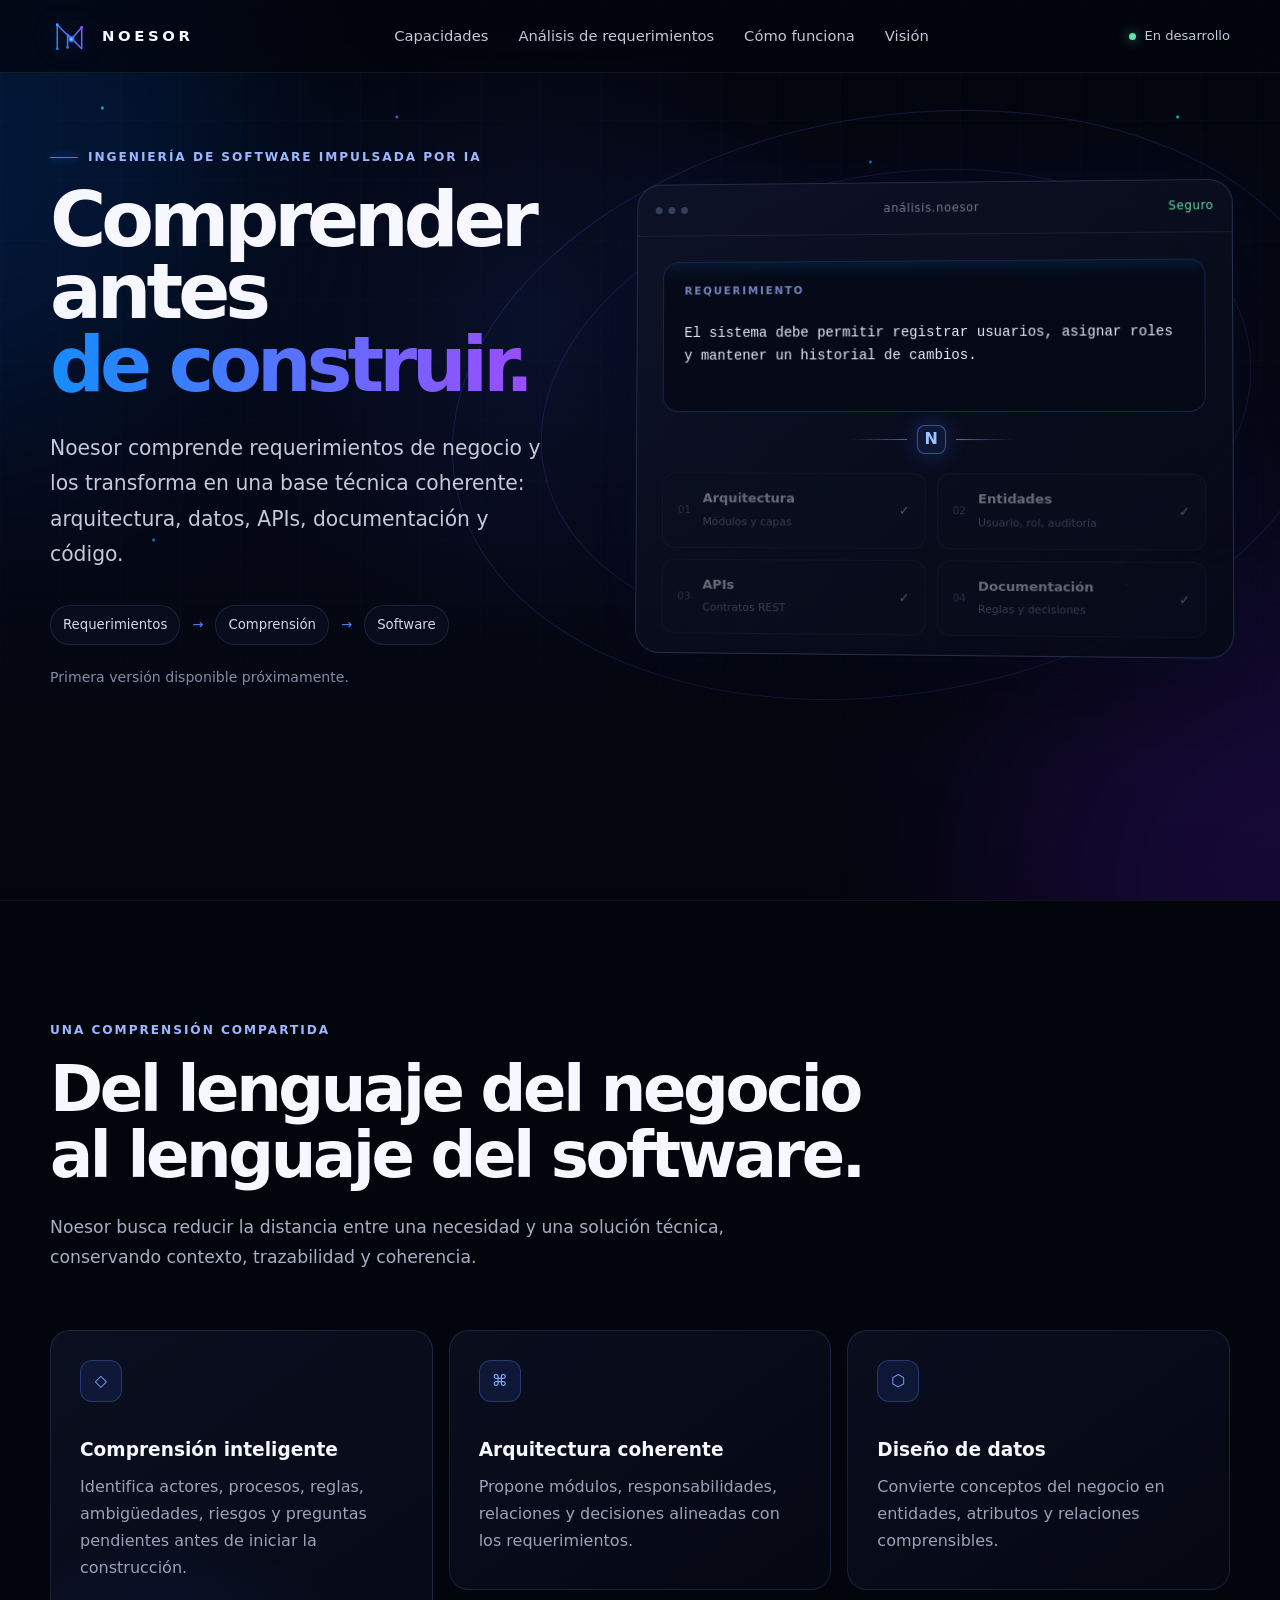
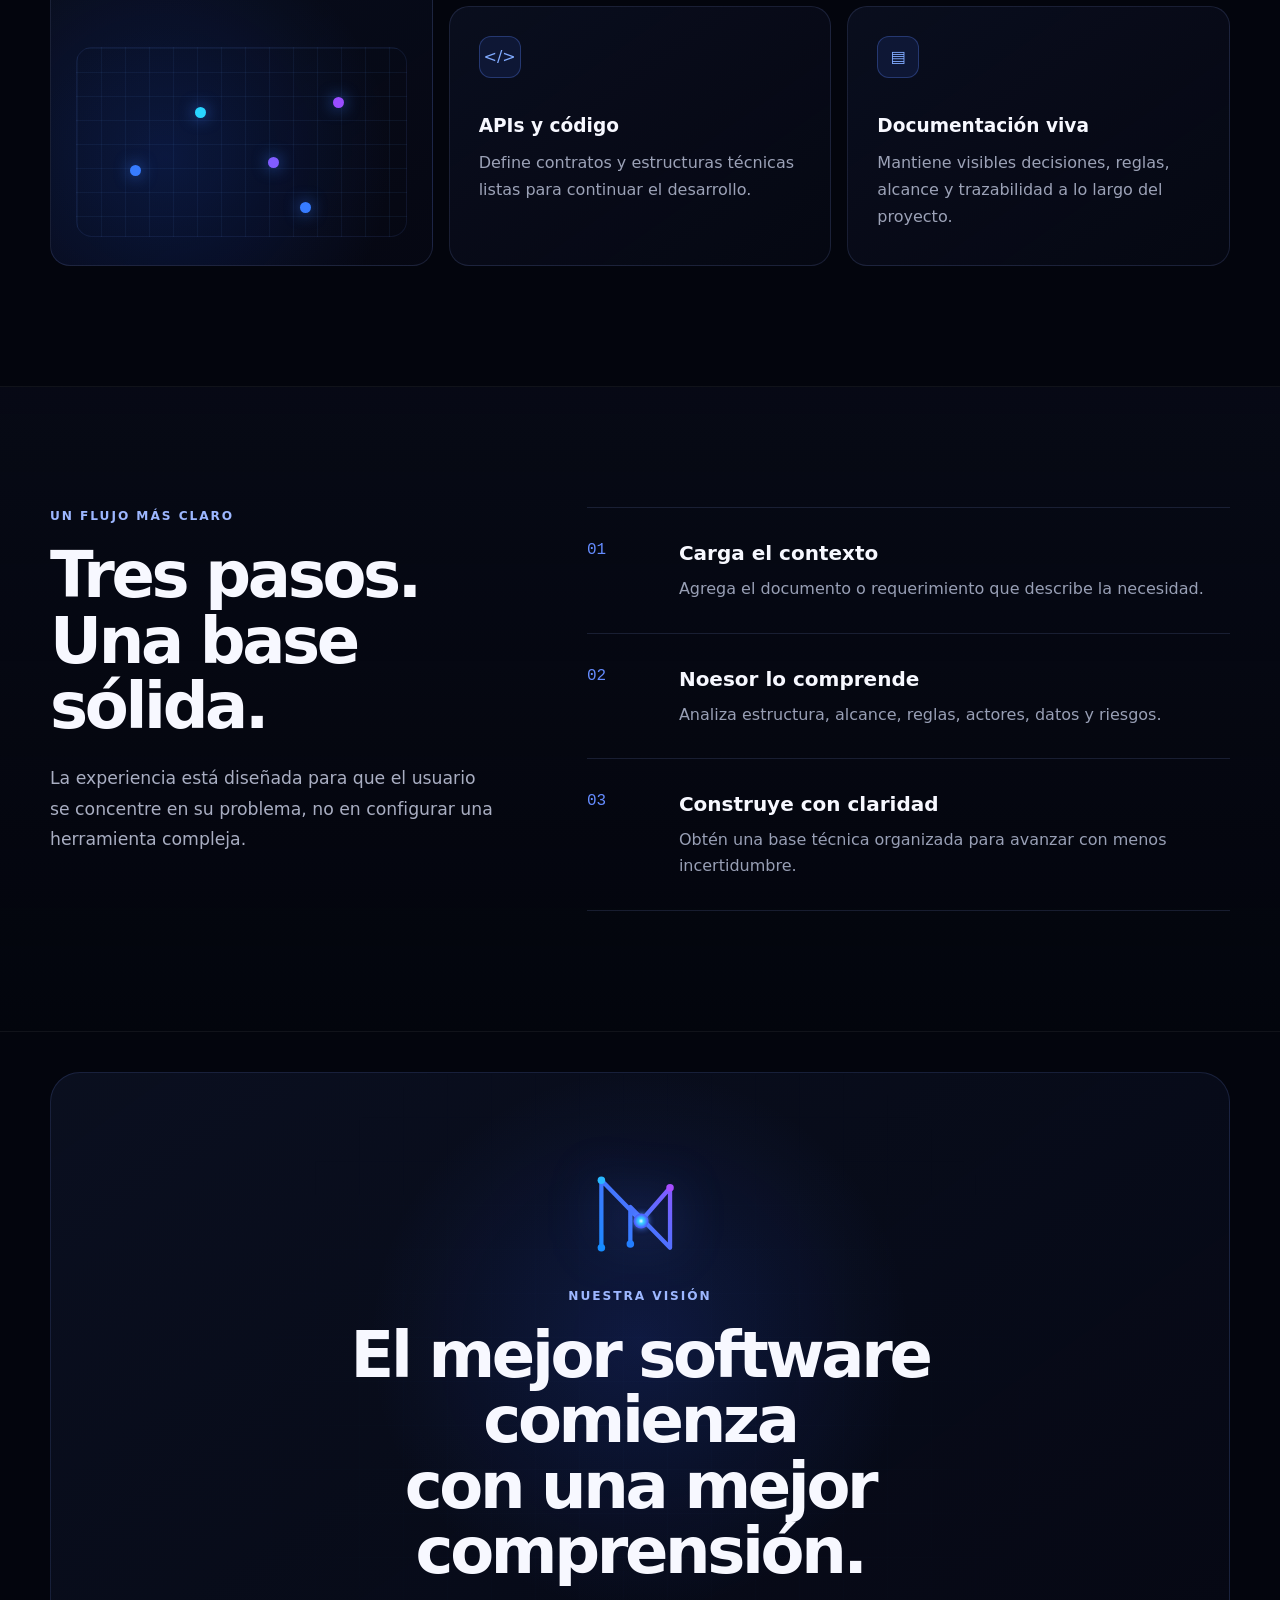
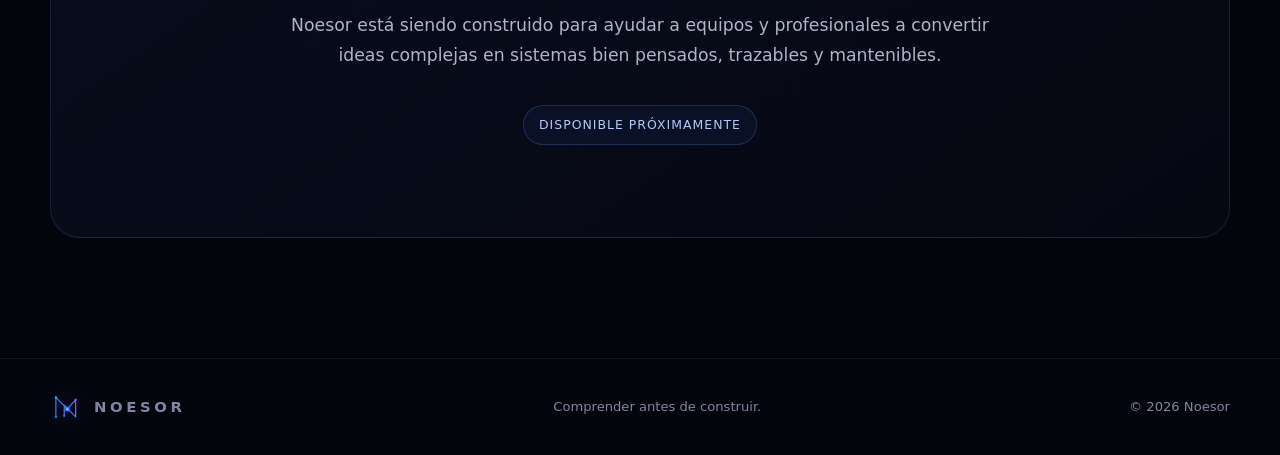
==== commit a2e44c94: "Agregar página SEO de análisis de requerimientos" ====
--- a/index.html
+++ b/index.html
@@ -6,7 +6,7 @@
   <meta name="theme-color" content="#050713">
   <meta name="color-scheme" content="dark">
 
-  <title>Noesor | Comprender antes de construir</title>
+  <title>Noesor | IA para requisitos y arquitectura de software</title>
   <meta name="description" content="Noesor transforma requerimientos de software en arquitectura, modelos de datos, APIs, documentación técnica y código mediante inteligencia artificial.">
   <meta name="robots" content="index, follow, max-image-preview:large">
   <link rel="canonical" href="https://noesor.com/">
@@ -55,6 +55,7 @@
       </a>
       <nav aria-label="Navegación principal">
         <a href="#capacidades">Capacidades</a>
+        <a href="/analisis-de-requerimientos/">Análisis de requerimientos</a>
         <a href="#proceso">Cómo funciona</a>
         <a href="#vision">Visión</a>
       </nav>
--- a/styles.css
+++ b/styles.css
@@ -140,3 +140,14 @@
 @media (max-width:640px){
   .container{width:min(100% - 28px,var(--max))}.header-inner{min-height:64px}.status{display:none}.hero{padding:124px 0 70px}.hero-layout{gap:42px}h1{font-size:clamp(3.05rem,15vw,4.5rem)}.lead{font-size:1rem}.hero-signals{gap:8px}.hero-signals b{display:none}.demo-body{padding:16px}.results-grid{grid-template-columns:1fr}.demo-shell{border-radius:18px}.section{padding:84px 0}.capability-grid{grid-template-columns:1fr}.capability.featured{grid-column:auto;min-height:430px}.section h2{font-size:2.65rem}.steps li{grid-template-columns:48px 1fr}.vision-card{padding:68px 20px}.footer-inner{flex-direction:column;text-align:center}.orbit-one{width:135vw}.orbit-two{width:110vw}}
 @media (prefers-reduced-motion:reduce){html{scroll-behavior:auto}.scan-line,.results-grid article,.orb{animation:none!important}.results-grid article{opacity:1;transform:none}}
+
+/* Página SEO: análisis de requerimientos */
+.seo-hero { min-height: 78svh; display:flex; align-items:center; }
+.seo-hero-copy { max-width: 1050px; }
+.seo-hero h1 { max-width: 1000px; font-size:clamp(3.2rem,5.5vw,5.8rem); }
+.seo-grid { grid-template-columns:repeat(3,1fr); }
+.seo-grid .capability { min-height:245px; }
+.seo-cta { display:inline-flex; align-items:center; gap:10px; margin-top:32px; padding:12px 18px; border:1px solid rgba(104,138,240,.28); border-radius:999px; color:#dce6ff; background:rgba(13,21,46,.72); text-decoration:none; font-size:.9rem; font-weight:650; }
+.seo-cta:hover { border-color:rgba(104,138,240,.55); background:rgba(21,34,72,.78); }
+@media (max-width:980px){.seo-grid{grid-template-columns:1fr 1fr}}
+@media (max-width:640px){.seo-hero{min-height:auto}.seo-hero-copy{text-align:center}.seo-hero .eyebrow,.seo-hero .hero-signals{justify-content:center}.seo-grid{grid-template-columns:1fr}}
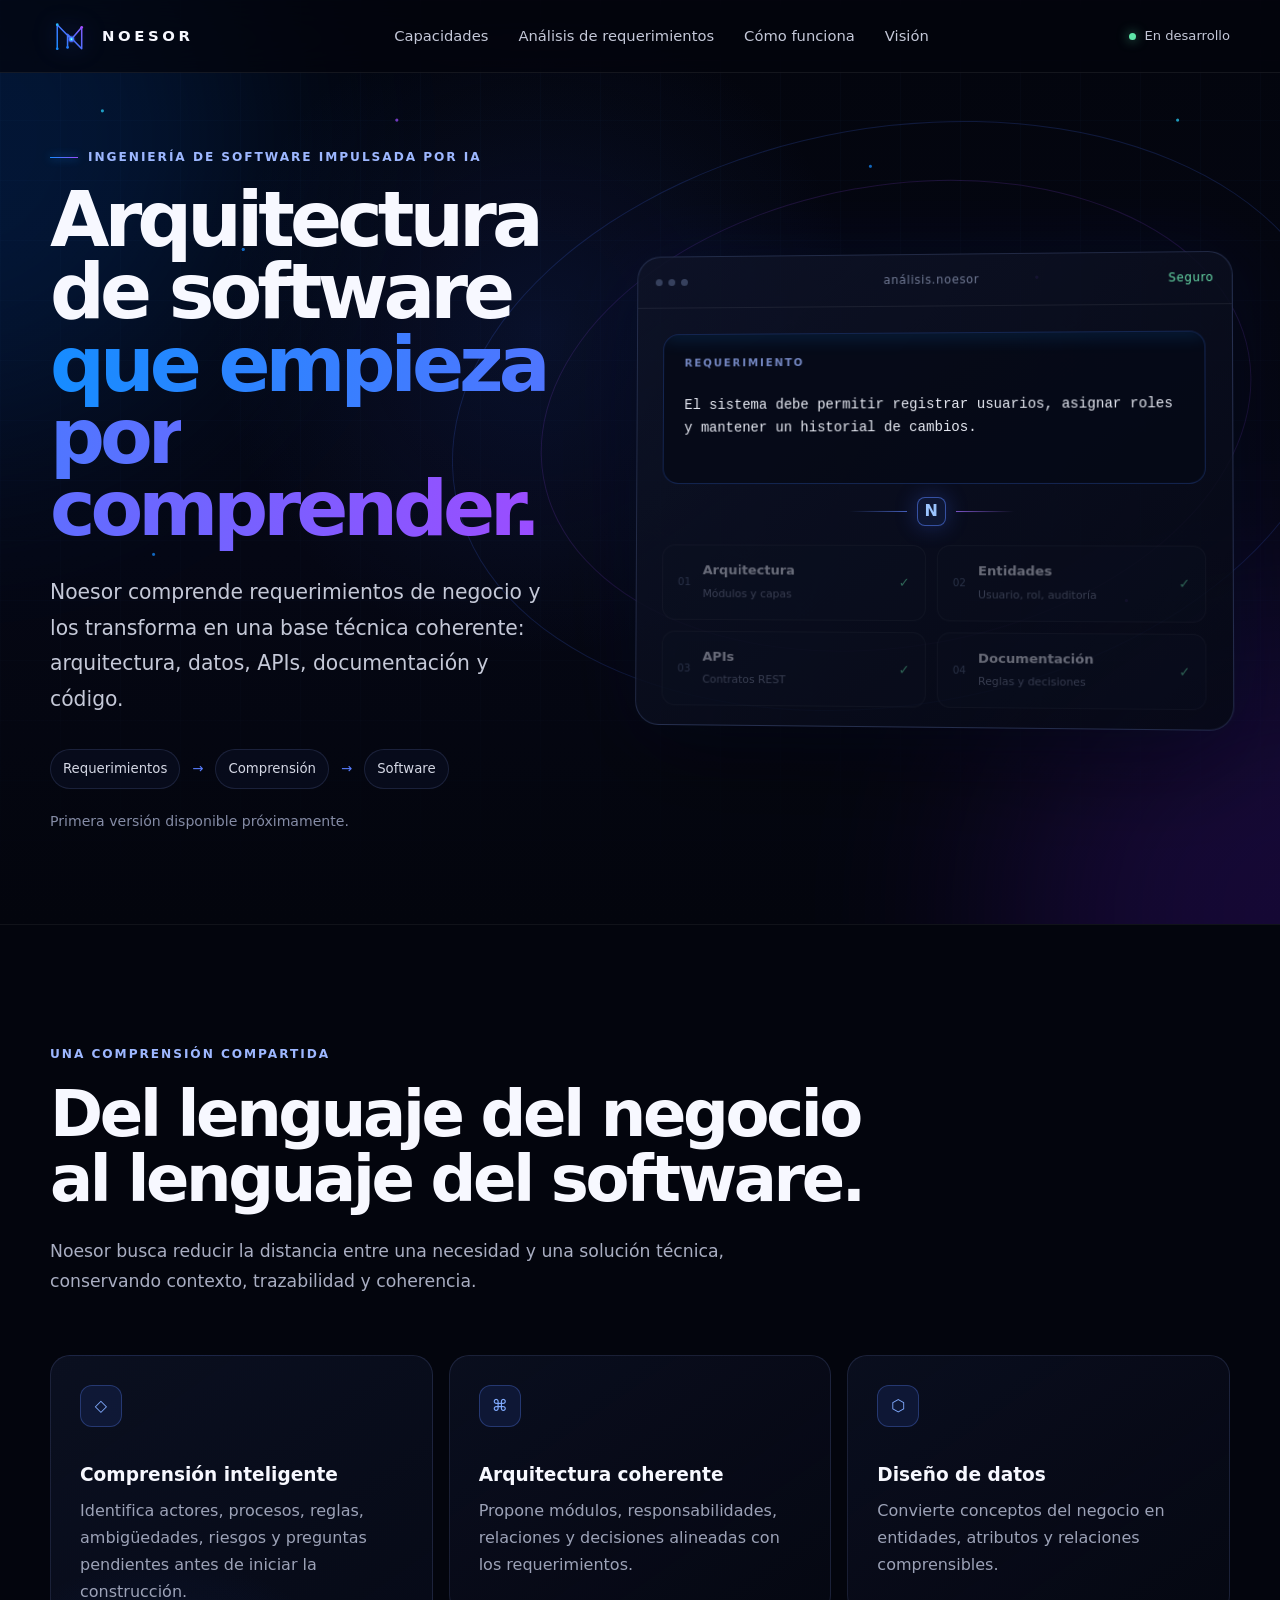
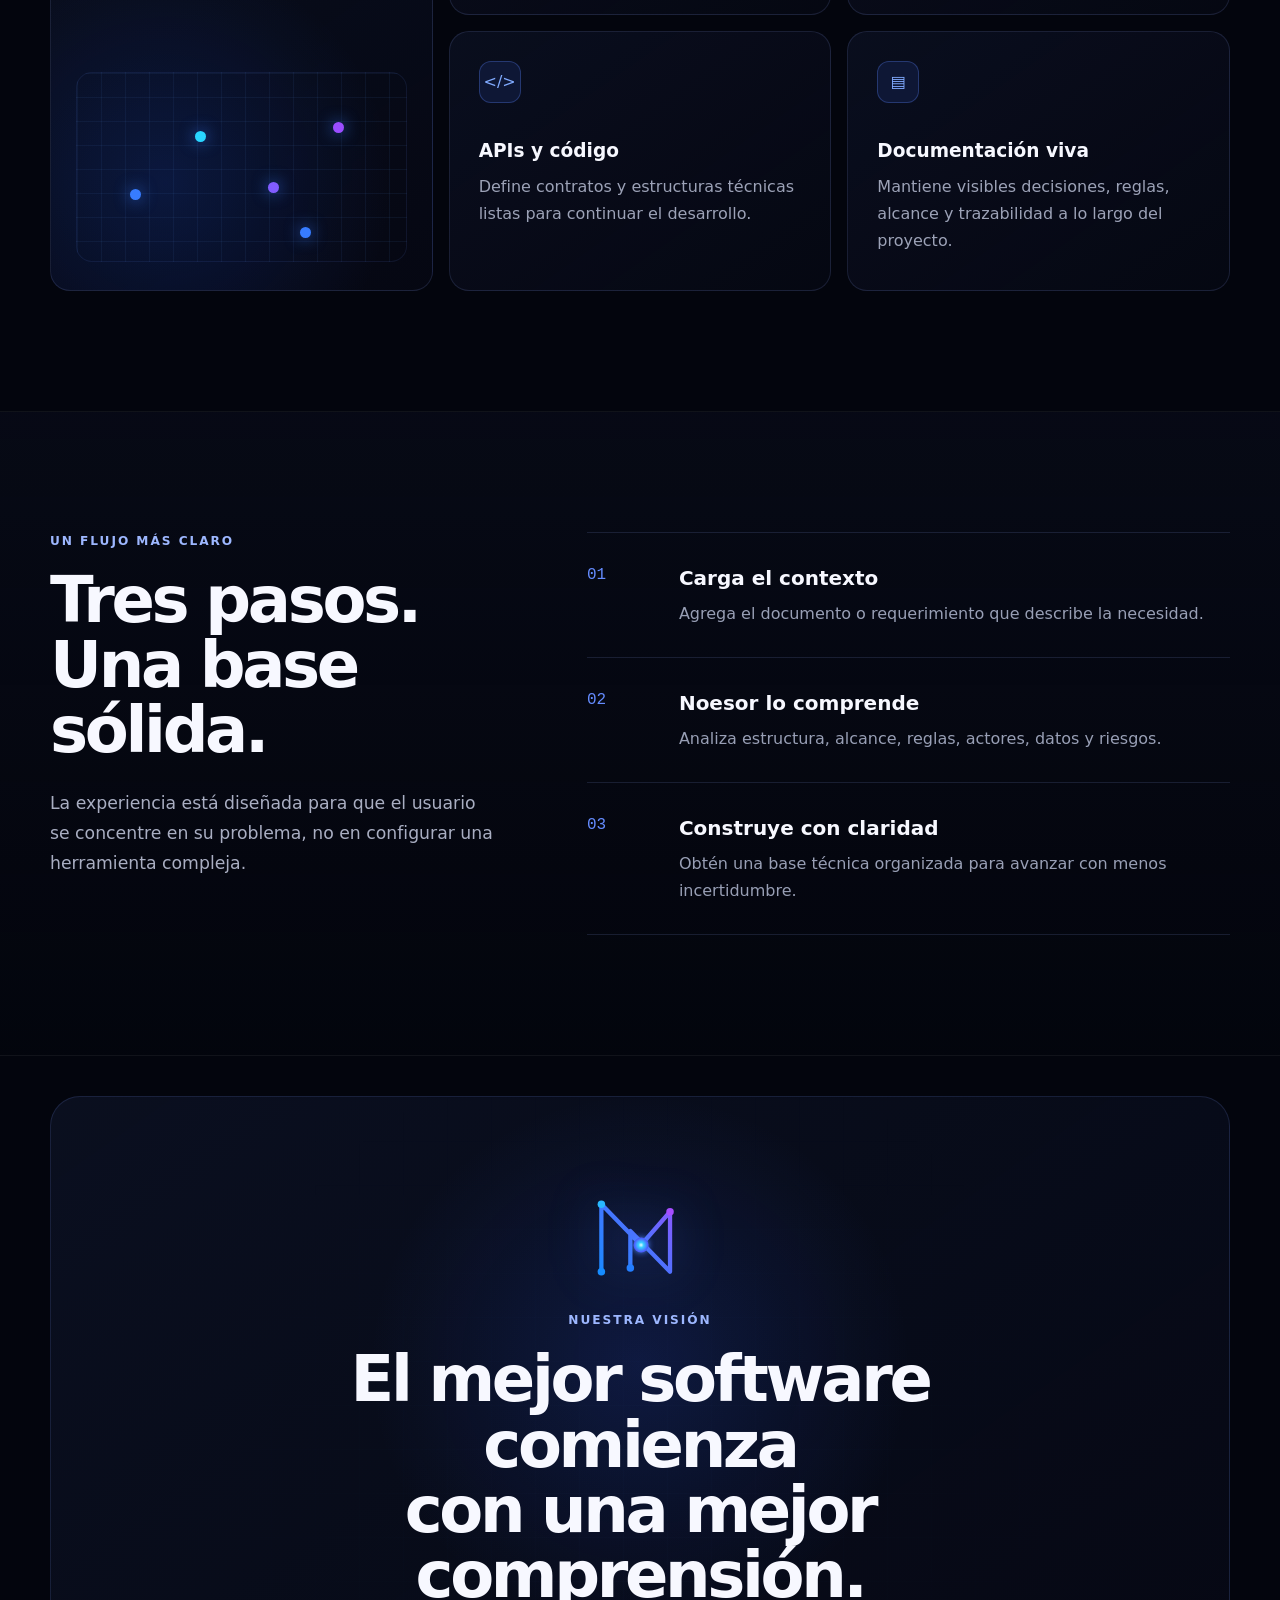
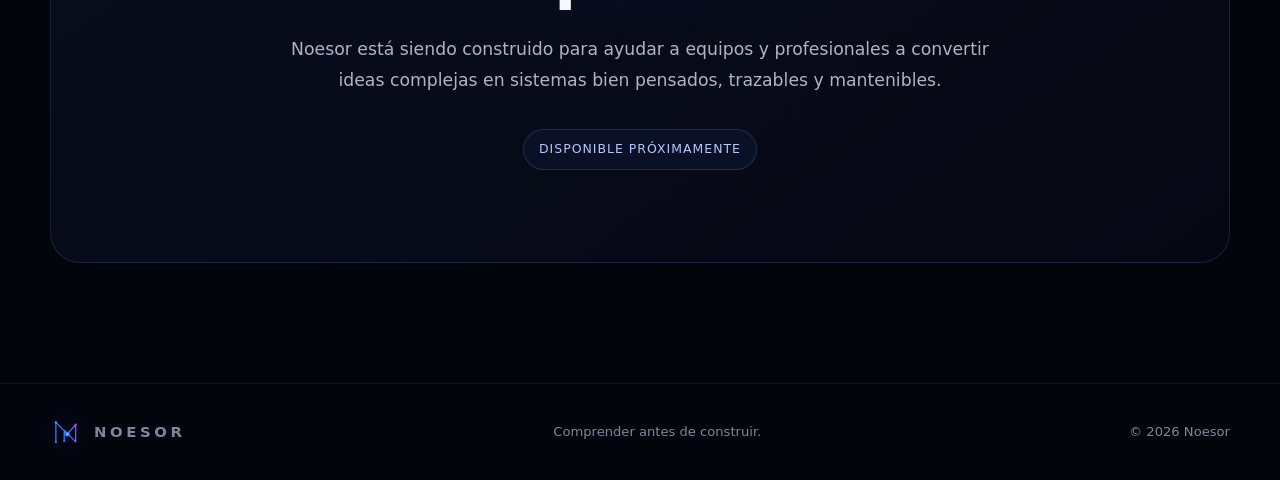
==== commit 1486ad72: "Refactor HTML structure and content for clarity" ====
--- a/index.html
+++ b/index.html
@@ -7,8 +7,13 @@
   <meta name="color-scheme" content="dark">
 
   <title>Noesor | IA para requisitos y arquitectura de software</title>
+
   <meta name="description" content="Noesor transforma requerimientos de software en arquitectura, modelos de datos, APIs, documentación técnica y código mediante inteligencia artificial.">
+
   <meta name="robots" content="index, follow, max-image-preview:large">
+
+  <meta name="msvalidate.01" content="D009B9357BD03A535116526F1541DCE7" />
+
   <link rel="canonical" href="https://noesor.com/">
 
   <meta property="og:type" content="website">
@@ -44,27 +49,38 @@
   }
   </script>
 </head>
+
 <body>
+
   <a class="skip-link" href="#contenido">Saltar al contenido</a>
 
   <header class="site-header" id="inicio">
     <div class="container header-inner">
+
       <a class="brand" href="#inicio" aria-label="Ir al inicio de Noesor">
         <img src="assets/logo-noesor.svg" alt="" width="42" height="35">
         <span>NOESOR</span>
       </a>
+
       <nav aria-label="Navegación principal">
         <a href="#capacidades">Capacidades</a>
         <a href="/analisis-de-requerimientos/">Análisis de requerimientos</a>
         <a href="#proceso">Cómo funciona</a>
         <a href="#vision">Visión</a>
       </nav>
-      <span class="status"><i aria-hidden="true"></i> En desarrollo</span>
+
+      <span class="status">
+        <i aria-hidden="true"></i>
+        En desarrollo
+      </span>
+
     </div>
   </header>
 
   <main id="contenido">
+
     <section class="hero" aria-labelledby="titulo-principal">
+
       <div class="grid" aria-hidden="true"></div>
       <div class="orb orb-blue" aria-hidden="true"></div>
       <div class="orb orb-purple" aria-hidden="true"></div>
@@ -73,116 +89,408 @@
       <div class="stars" aria-hidden="true"></div>
 
       <div class="container hero-layout">
+
         <div class="hero-copy">
-          <p class="eyebrow"><span></span> Ingeniería de software impulsada por IA</p>
-          <h1 id="titulo-principal">Comprender antes<br><em>de construir.</em></h1>
-          <p class="lead">Noesor comprende requerimientos de negocio y los transforma en una base técnica coherente: arquitectura, datos, APIs, documentación y código.</p>
+
+          <p class="eyebrow">
+            <span></span>
+            Ingeniería de software impulsada por IA
+          </p>
+
+          <h1 id="titulo-principal">
+            Arquitectura de software<br>
+            <em>que empieza por comprender.</em>
+          </h1>
+
+          <p class="lead">
+            Noesor comprende requerimientos de negocio y los transforma
+            en una base técnica coherente: arquitectura, datos, APIs,
+            documentación y código.
+          </p>
+
           <div class="hero-signals" aria-label="Características principales">
-            <span>Requerimientos</span><b>→</b><span>Comprensión</span><b>→</b><span>Software</span>
+            <span>Requerimientos</span>
+            <b>→</b>
+            <span>Comprensión</span>
+            <b>→</b>
+            <span>Software</span>
           </div>
-          <p class="release-note">Primera versión disponible próximamente.</p>
+
+          <p class="release-note">
+            Primera versión disponible próximamente.
+          </p>
+
         </div>
 
         <div class="demo-shell" aria-label="Demostración visual del análisis de Noesor">
+
           <div class="demo-topbar">
-            <div class="window-dots" aria-hidden="true"><i></i><i></i><i></i></div>
+
+            <div class="window-dots" aria-hidden="true">
+              <i></i>
+              <i></i>
+              <i></i>
+            </div>
+
             <span>análisis.noesor</span>
-            <span class="secure">Seguro</span>
+
+            <span class="secure">
+              Seguro
+            </span>
+
           </div>
+
           <div class="demo-body">
+
             <div class="input-card">
-              <div class="card-label">REQUERIMIENTO</div>
-              <p id="requirement-text" aria-live="polite">El sistema debe permitir registrar usuarios, asignar roles y mantener un historial de cambios.</p>
+
+              <div class="card-label">
+                REQUERIMIENTO
+              </div>
+
+              <p id="requirement-text" aria-live="polite">
+                El sistema debe permitir registrar usuarios, asignar roles
+                y mantener un historial de cambios.
+              </p>
+
               <div class="scan-line" aria-hidden="true"></div>
-            </div>
+
+            </div>
+
             <div class="ai-bridge" aria-hidden="true">
-              <span></span><strong>N</strong><span></span>
-            </div>
+              <span></span>
+              <strong>N</strong>
+              <span></span>
+            </div>
+
             <div class="results-grid">
-              <article><i>01</i><div><strong>Arquitectura</strong><small>Módulos y capas</small></div><b>✓</b></article>
-              <article><i>02</i><div><strong>Entidades</strong><small>Usuario, rol, auditoría</small></div><b>✓</b></article>
-              <article><i>03</i><div><strong>APIs</strong><small>Contratos REST</small></div><b>✓</b></article>
-              <article><i>04</i><div><strong>Documentación</strong><small>Reglas y decisiones</small></div><b>✓</b></article>
-            </div>
+
+              <article>
+                <i>01</i>
+                <div>
+                  <strong>Arquitectura</strong>
+                  <small>Módulos y capas</small>
+                </div>
+                <b>✓</b>
+              </article>
+
+              <article>
+                <i>02</i>
+                <div>
+                  <strong>Entidades</strong>
+                  <small>Usuario, rol, auditoría</small>
+                </div>
+                <b>✓</b>
+              </article>
+
+              <article>
+                <i>03</i>
+                <div>
+                  <strong>APIs</strong>
+                  <small>Contratos REST</small>
+                </div>
+                <b>✓</b>
+              </article>
+
+              <article>
+                <i>04</i>
+                <div>
+                  <strong>Documentación</strong>
+                  <small>Reglas y decisiones</small>
+                </div>
+                <b>✓</b>
+              </article>
+
+            </div>
+
           </div>
+
         </div>
+
       </div>
+
     </section>
 
-    <section class="section" id="capacidades" aria-labelledby="titulo-capacidades">
+
+    <section
+      class="section"
+      id="capacidades"
+      aria-labelledby="titulo-capacidades">
+
       <div class="container">
-        <p class="section-kicker">Una comprensión compartida</p>
-        <h2 id="titulo-capacidades">Del lenguaje del negocio<br>al lenguaje del software.</h2>
-        <p class="section-intro">Noesor busca reducir la distancia entre una necesidad y una solución técnica, conservando contexto, trazabilidad y coherencia.</p>
+
+        <p class="section-kicker">
+          Una comprensión compartida
+        </p>
+
+        <h2 id="titulo-capacidades">
+          Del lenguaje del negocio<br>
+          al lenguaje del software.
+        </h2>
+
+        <p class="section-intro">
+          Noesor busca reducir la distancia entre una necesidad y una
+          solución técnica, conservando contexto, trazabilidad y coherencia.
+        </p>
 
         <div class="capability-grid">
+
           <article class="capability featured">
+
             <span class="cap-icon">◇</span>
-            <h3>Comprensión inteligente</h3>
-            <p>Identifica actores, procesos, reglas, ambigüedades, riesgos y preguntas pendientes antes de iniciar la construcción.</p>
-            <div class="mini-map" aria-hidden="true"><i></i><i></i><i></i><i></i><i></i></div>
+
+            <h3>
+              Comprensión inteligente
+            </h3>
+
+            <p>
+              Identifica actores, procesos, reglas, ambigüedades,
+              riesgos y preguntas pendientes antes de iniciar la construcción.
+            </p>
+
+            <div class="mini-map" aria-hidden="true">
+              <i></i>
+              <i></i>
+              <i></i>
+              <i></i>
+              <i></i>
+            </div>
+
           </article>
+
+
           <article class="capability">
+
             <span class="cap-icon">⌘</span>
-            <h3>Arquitectura coherente</h3>
-            <p>Propone módulos, responsabilidades, relaciones y decisiones alineadas con los requerimientos.</p>
+
+            <h3>
+              Arquitectura coherente
+            </h3>
+
+            <p>
+              Propone módulos, responsabilidades, relaciones y decisiones
+              alineadas con los requerimientos.
+            </p>
+
           </article>
+
+
           <article class="capability">
+
             <span class="cap-icon">⬡</span>
-            <h3>Diseño de datos</h3>
-            <p>Convierte conceptos del negocio en entidades, atributos y relaciones comprensibles.</p>
+
+            <h3>
+              Diseño de datos
+            </h3>
+
+            <p>
+              Convierte conceptos del negocio en entidades,
+              atributos y relaciones comprensibles.
+            </p>
+
           </article>
+
+
           <article class="capability">
+
             <span class="cap-icon">&lt;/&gt;</span>
-            <h3>APIs y código</h3>
-            <p>Define contratos y estructuras técnicas listas para continuar el desarrollo.</p>
+
+            <h3>
+              APIs y código
+            </h3>
+
+            <p>
+              Define contratos y estructuras técnicas listas
+              para continuar el desarrollo.
+            </p>
+
           </article>
+
+
           <article class="capability">
+
             <span class="cap-icon">▤</span>
-            <h3>Documentación viva</h3>
-            <p>Mantiene visibles decisiones, reglas, alcance y trazabilidad a lo largo del proyecto.</p>
+
+            <h3>
+              Documentación viva
+            </h3>
+
+            <p>
+              Mantiene visibles decisiones, reglas, alcance y trazabilidad
+              a lo largo del proyecto.
+            </p>
+
           </article>
+
         </div>
+
       </div>
+
     </section>
 
-    <section class="section process-section" id="proceso" aria-labelledby="titulo-proceso">
+
+    <section
+      class="section process-section"
+      id="proceso"
+      aria-labelledby="titulo-proceso">
+
       <div class="container process-layout">
+
         <div>
-          <p class="section-kicker">Un flujo más claro</p>
-          <h2 id="titulo-proceso">Tres pasos.<br>Una base sólida.</h2>
-          <p class="section-intro">La experiencia está diseñada para que el usuario se concentre en su problema, no en configurar una herramienta compleja.</p>
+
+          <p class="section-kicker">
+            Un flujo más claro
+          </p>
+
+          <h2 id="titulo-proceso">
+            Tres pasos.<br>
+            Una base sólida.
+          </h2>
+
+          <p class="section-intro">
+            La experiencia está diseñada para que el usuario se concentre
+            en su problema, no en configurar una herramienta compleja.
+          </p>
+
         </div>
+
+
         <ol class="steps">
-          <li><span>01</span><div><h3>Carga el contexto</h3><p>Agrega el documento o requerimiento que describe la necesidad.</p></div></li>
-          <li><span>02</span><div><h3>Noesor lo comprende</h3><p>Analiza estructura, alcance, reglas, actores, datos y riesgos.</p></div></li>
-          <li><span>03</span><div><h3>Construye con claridad</h3><p>Obtén una base técnica organizada para avanzar con menos incertidumbre.</p></div></li>
+
+          <li>
+
+            <span>01</span>
+
+            <div>
+
+              <h3>
+                Carga el contexto
+              </h3>
+
+              <p>
+                Agrega el documento o requerimiento que describe la necesidad.
+              </p>
+
+            </div>
+
+          </li>
+
+
+          <li>
+
+            <span>02</span>
+
+            <div>
+
+              <h3>
+                Noesor lo comprende
+              </h3>
+
+              <p>
+                Analiza estructura, alcance, reglas, actores, datos y riesgos.
+              </p>
+
+            </div>
+
+          </li>
+
+
+          <li>
+
+            <span>03</span>
+
+            <div>
+
+              <h3>
+                Construye con claridad
+              </h3>
+
+              <p>
+                Obtén una base técnica organizada para avanzar
+                con menos incertidumbre.
+              </p>
+
+            </div>
+
+          </li>
+
         </ol>
+
       </div>
+
     </section>
 
-    <section class="section vision-section" id="vision" aria-labelledby="titulo-vision">
+
+    <section
+      class="section vision-section"
+      id="vision"
+      aria-labelledby="titulo-vision">
+
       <div class="container vision-card">
-        <img src="assets/logo-noesor.svg" alt="Símbolo de Noesor" width="118" height="97">
-        <p class="section-kicker">Nuestra visión</p>
-        <h2 id="titulo-vision">El mejor software comienza<br>con una mejor comprensión.</h2>
-        <p>Noesor está siendo construido para ayudar a equipos y profesionales a convertir ideas complejas en sistemas bien pensados, trazables y mantenibles.</p>
-        <span class="coming">Disponible próximamente</span>
+
+        <img
+          src="assets/logo-noesor.svg"
+          alt="Símbolo de Noesor"
+          width="118"
+          height="97">
+
+        <p class="section-kicker">
+          Nuestra visión
+        </p>
+
+        <h2 id="titulo-vision">
+          El mejor software comienza<br>
+          con una mejor comprensión.
+        </h2>
+
+        <p>
+          Noesor está siendo construido para ayudar a equipos y profesionales
+          a convertir ideas complejas en sistemas bien pensados,
+          trazables y mantenibles.
+        </p>
+
+        <span class="coming">
+          Disponible próximamente
+        </span>
+
       </div>
+
     </section>
+
   </main>
 
+
   <footer class="site-footer">
+
     <div class="container footer-inner">
+
       <a class="brand" href="#inicio" aria-label="Noesor">
-        <img src="assets/logo-noesor.svg" alt="" width="34" height="28">
-        <span>NOESOR</span>
+
+        <img
+          src="assets/logo-noesor.svg"
+          alt=""
+          width="34"
+          height="28">
+
+        <span>
+          NOESOR
+        </span>
+
       </a>
-      <p>Comprender antes de construir.</p>
-      <p>© 2026 Noesor</p>
+
+      <p>
+        Comprender antes de construir.
+      </p>
+
+      <p>
+        © 2026 Noesor
+      </p>
+
     </div>
+
   </footer>
 
   <script src="script.js" defer></script>
+
 </body>
 </html>
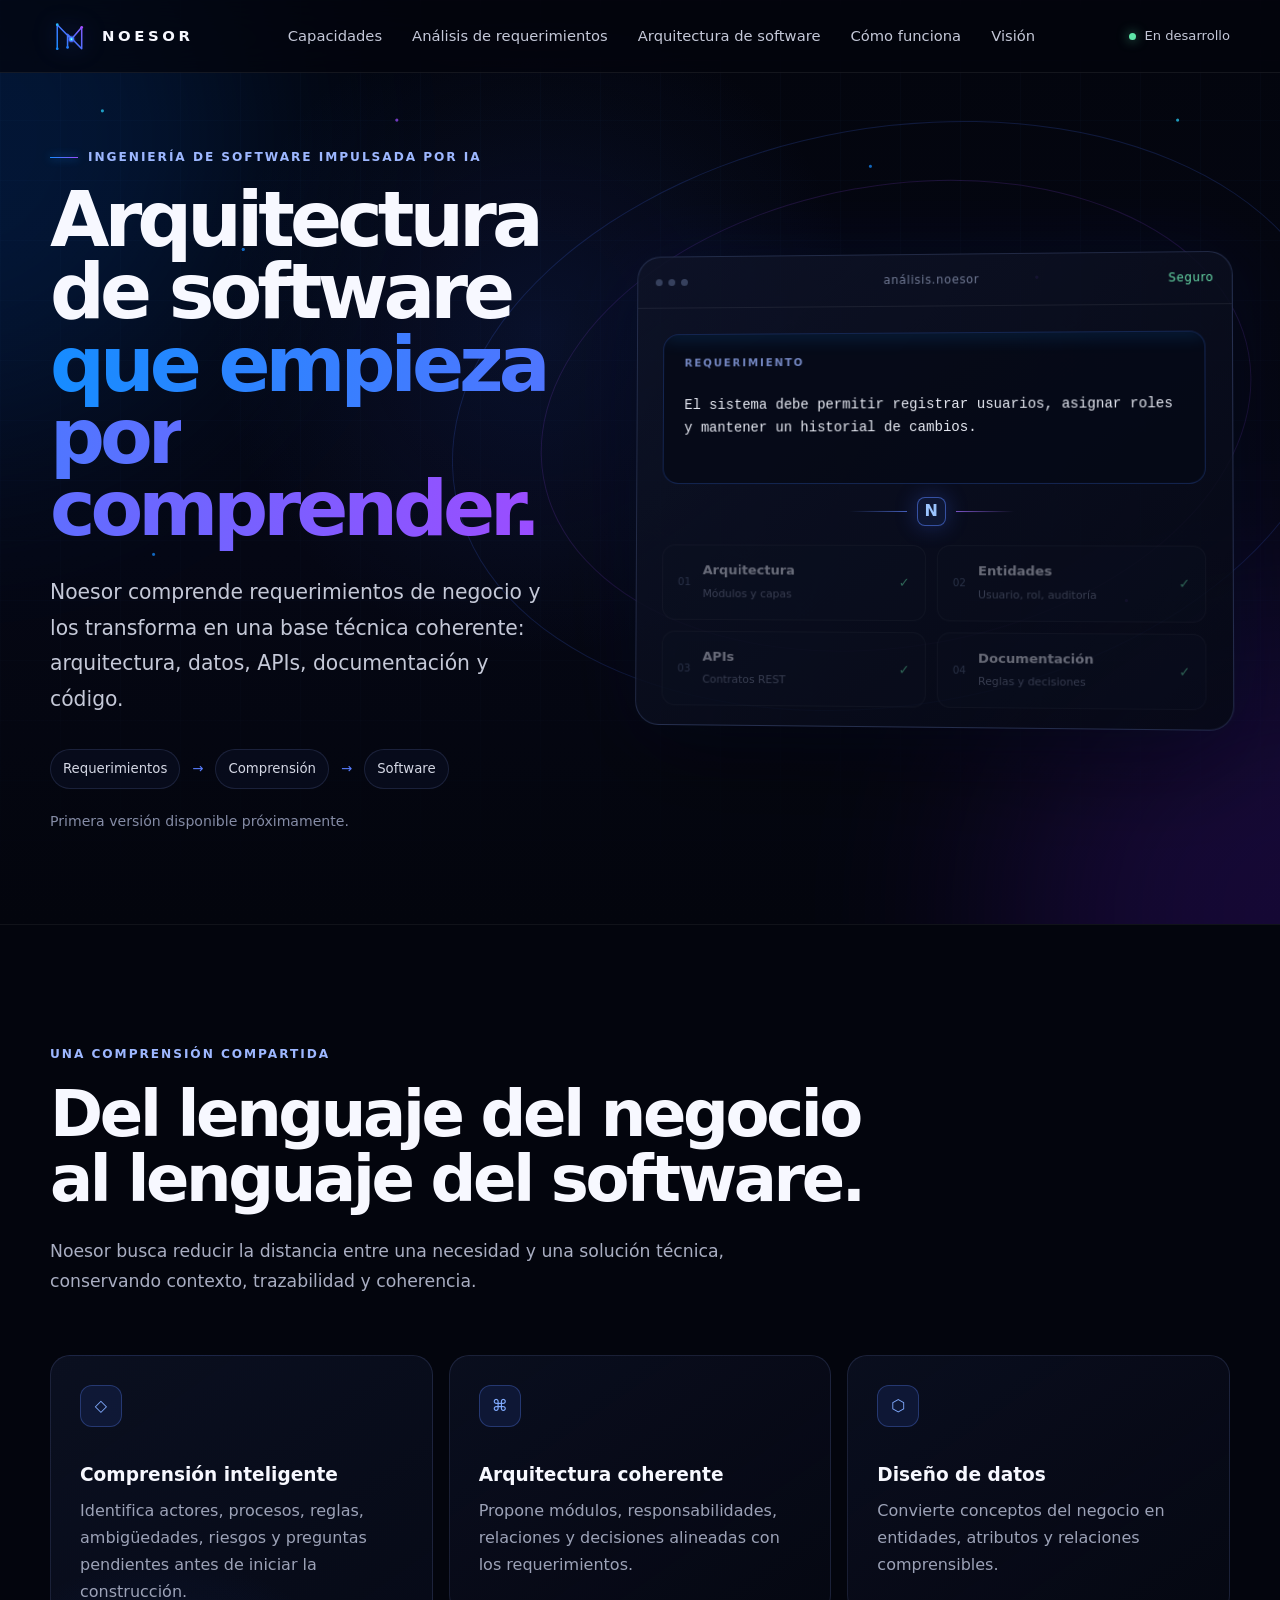
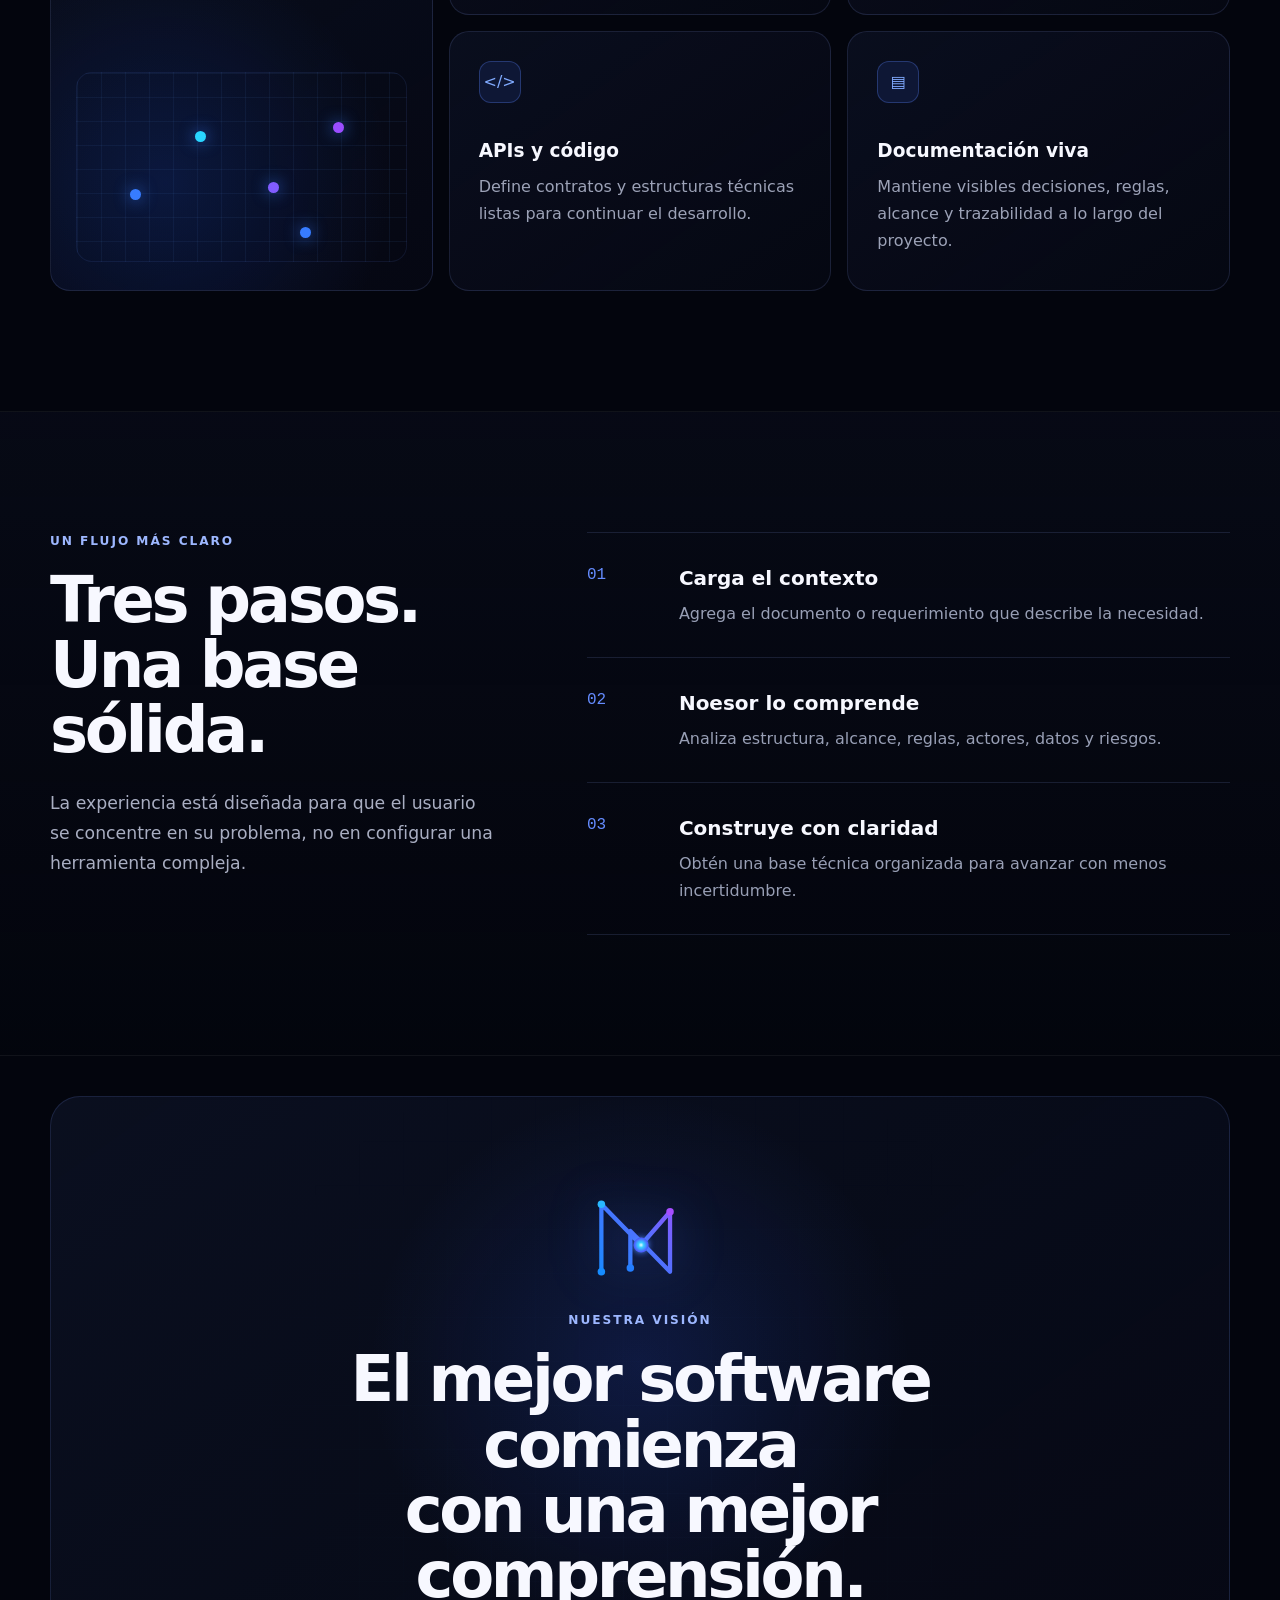
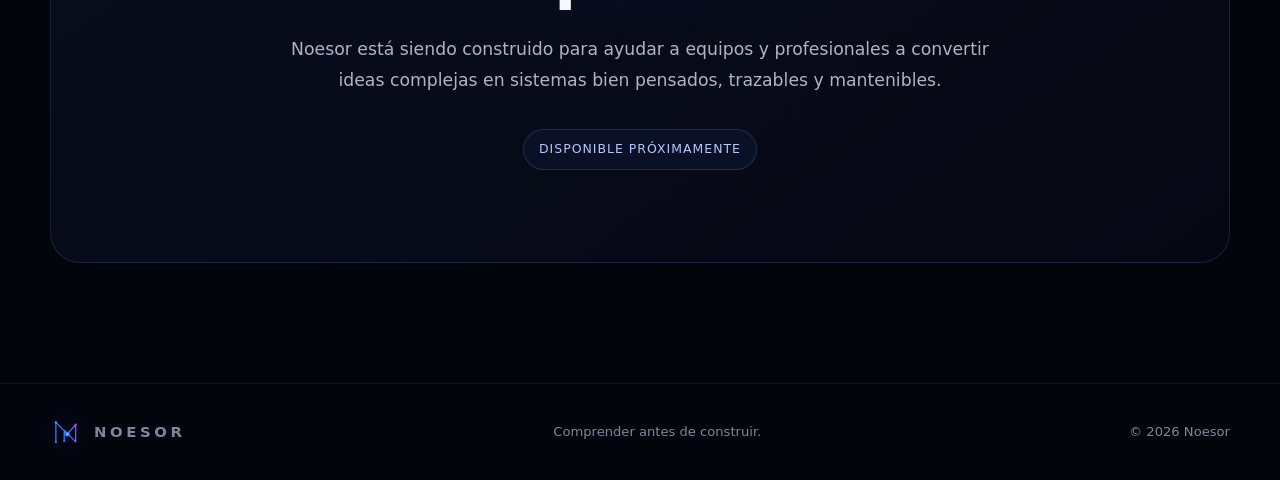
==== commit ba7a9a8b: "Add link to 'Arquitectura de software' in navigation" ====
--- a/index.html
+++ b/index.html
@@ -65,6 +65,7 @@
       <nav aria-label="Navegación principal">
         <a href="#capacidades">Capacidades</a>
         <a href="/analisis-de-requerimientos/">Análisis de requerimientos</a>
+        <a href="/arquitectura-de-software/">Arquitectura de software</a>
         <a href="#proceso">Cómo funciona</a>
         <a href="#vision">Visión</a>
       </nav>
